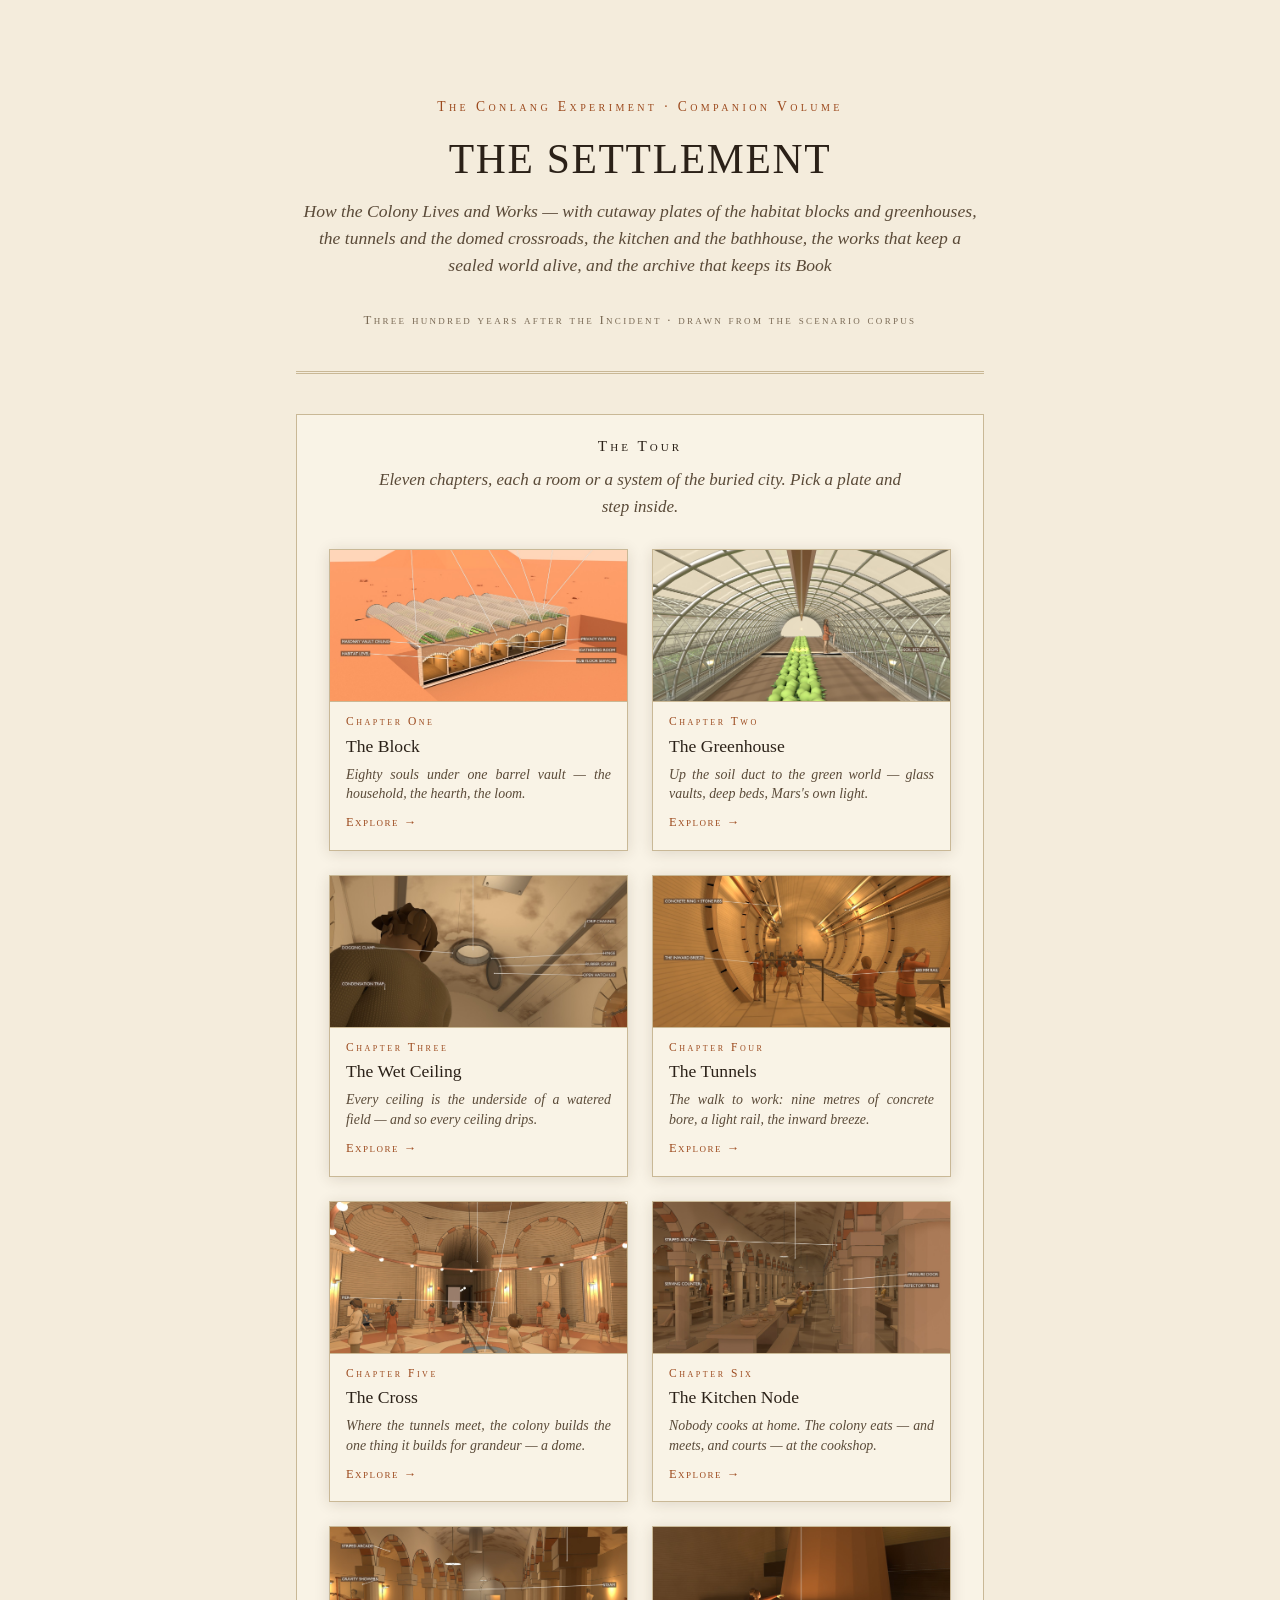
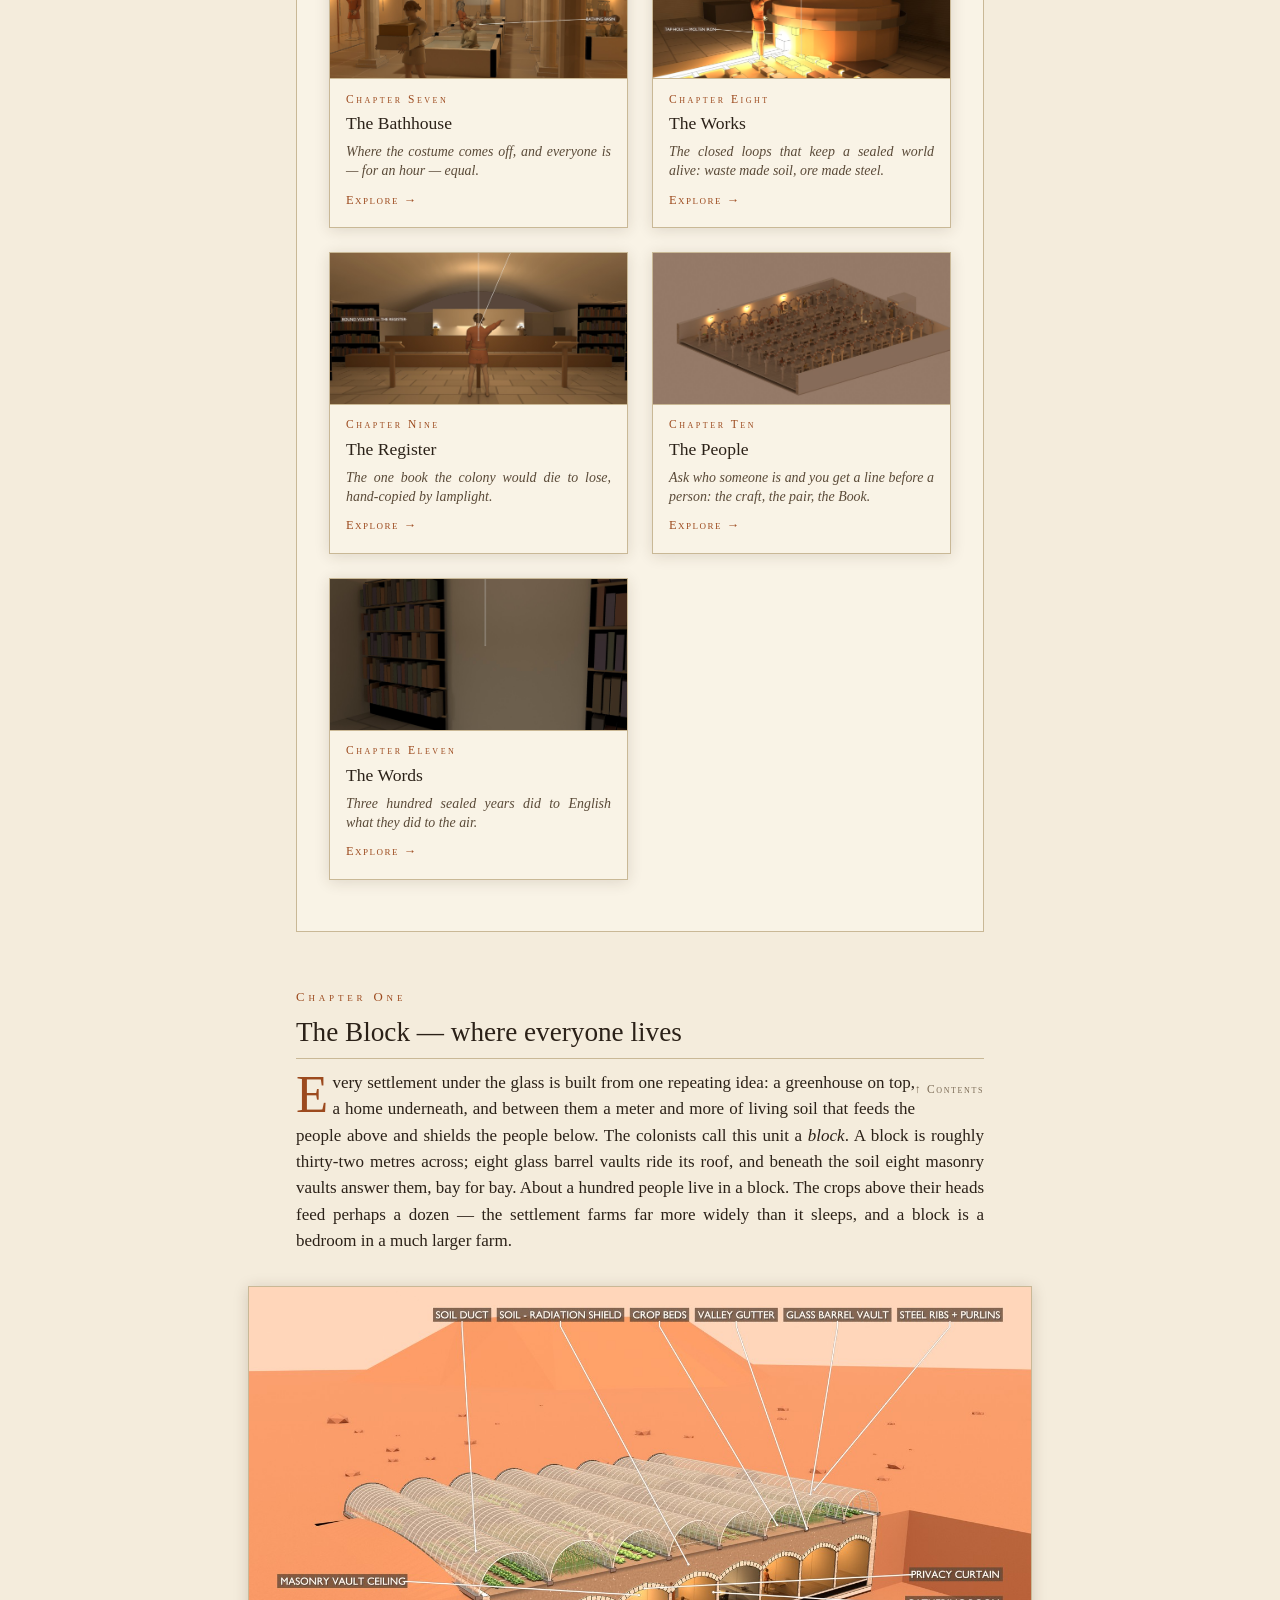
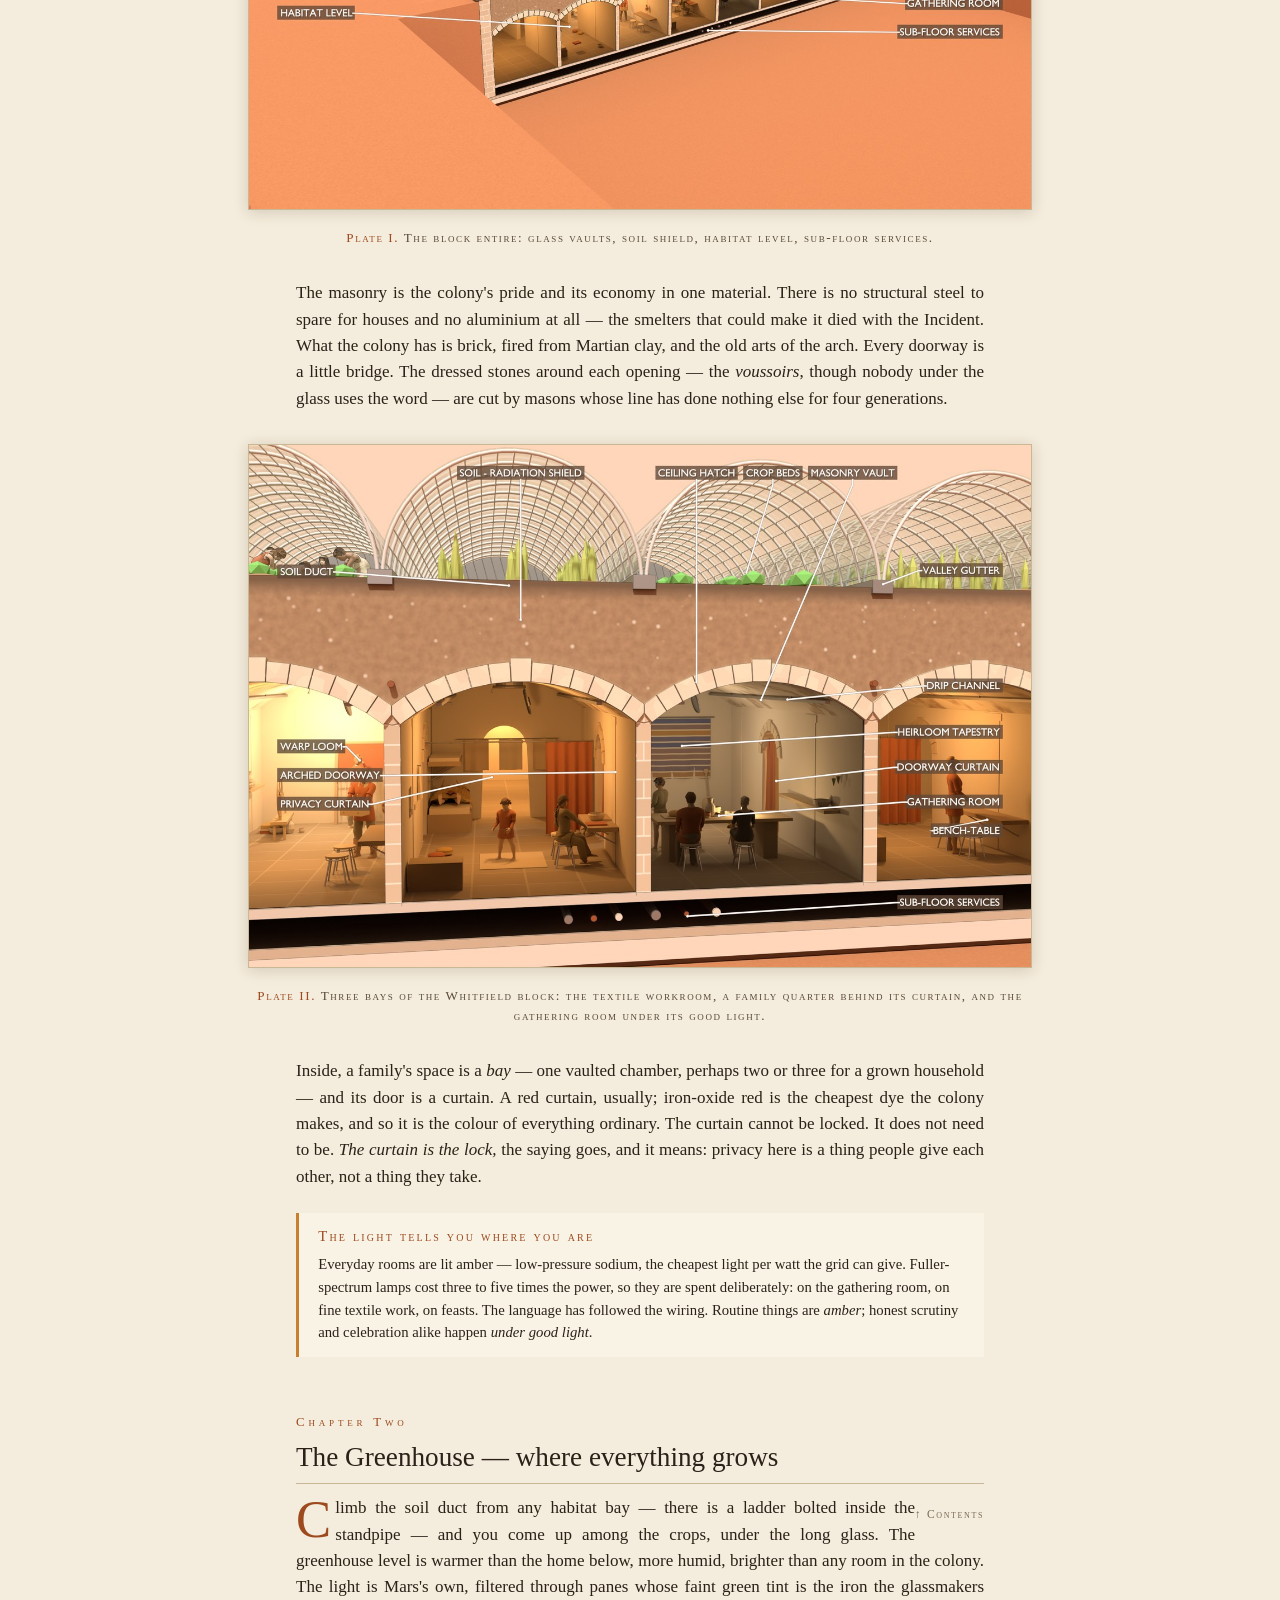
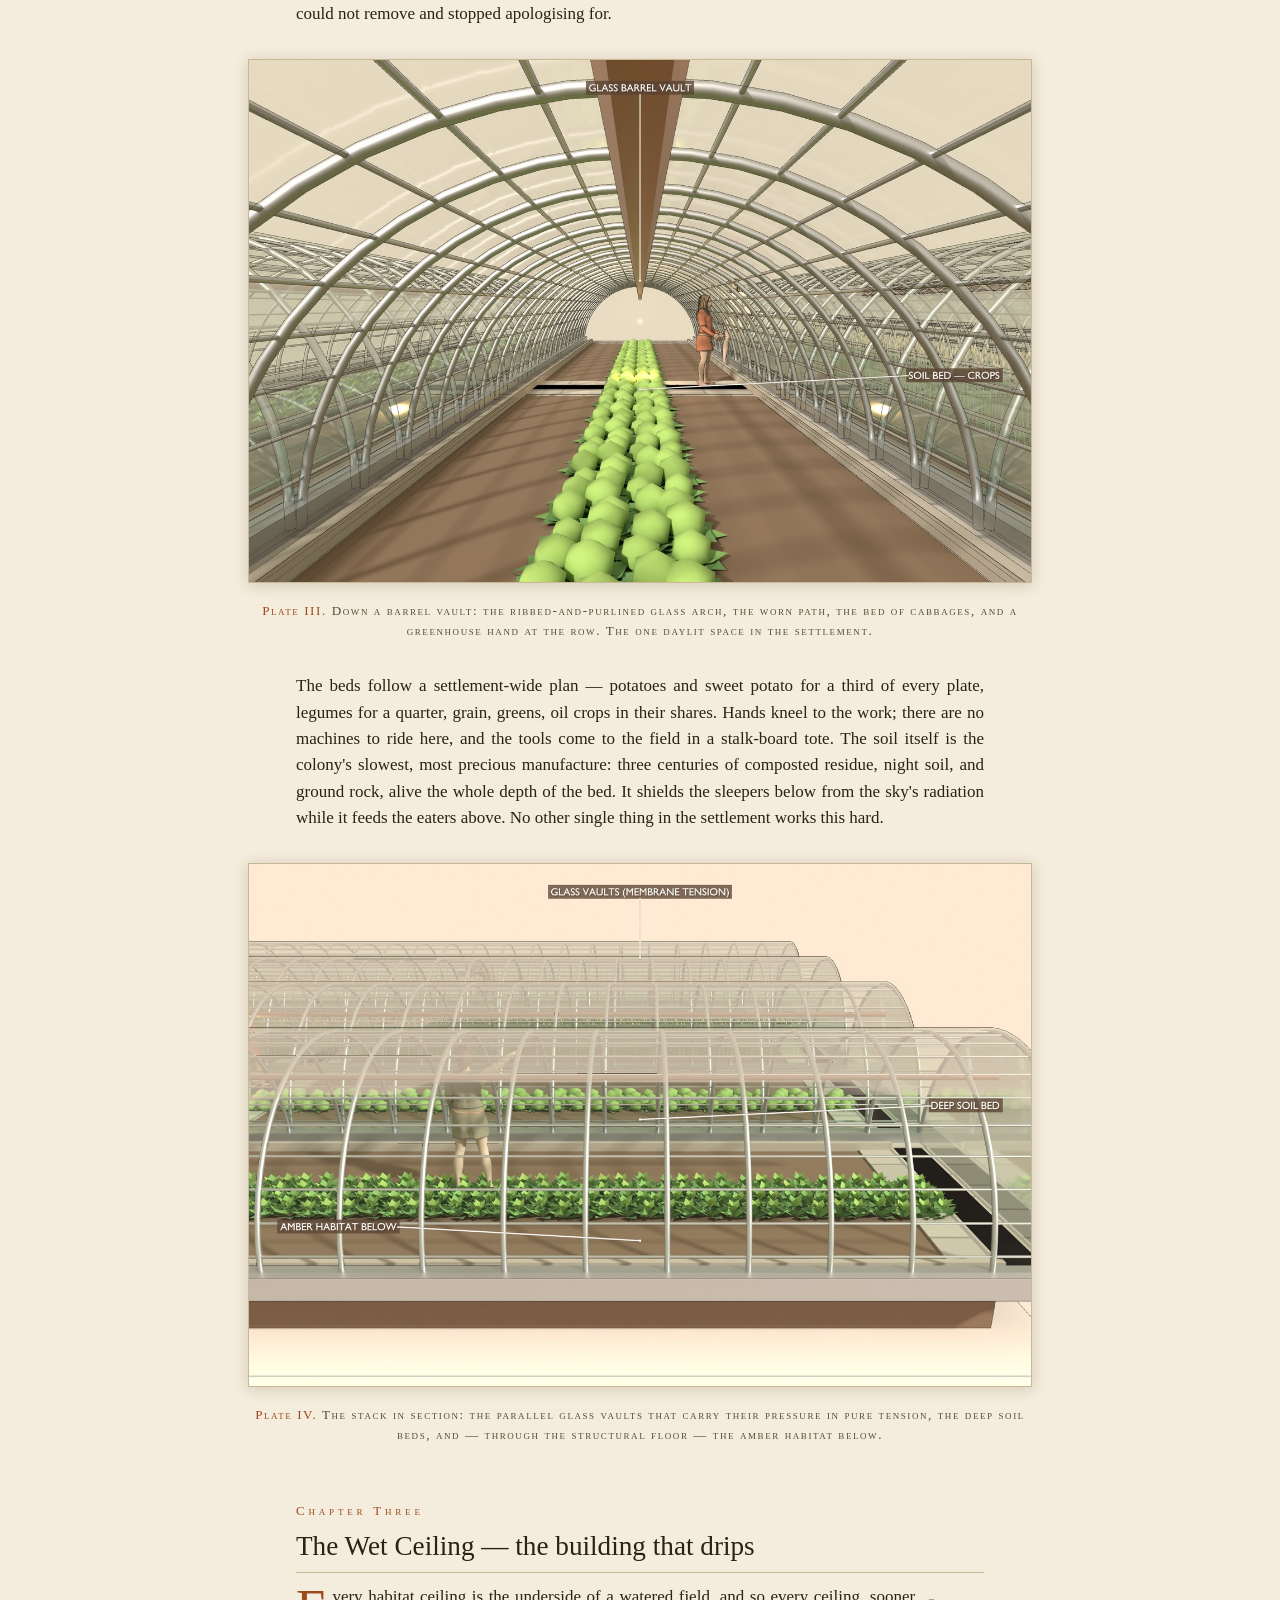
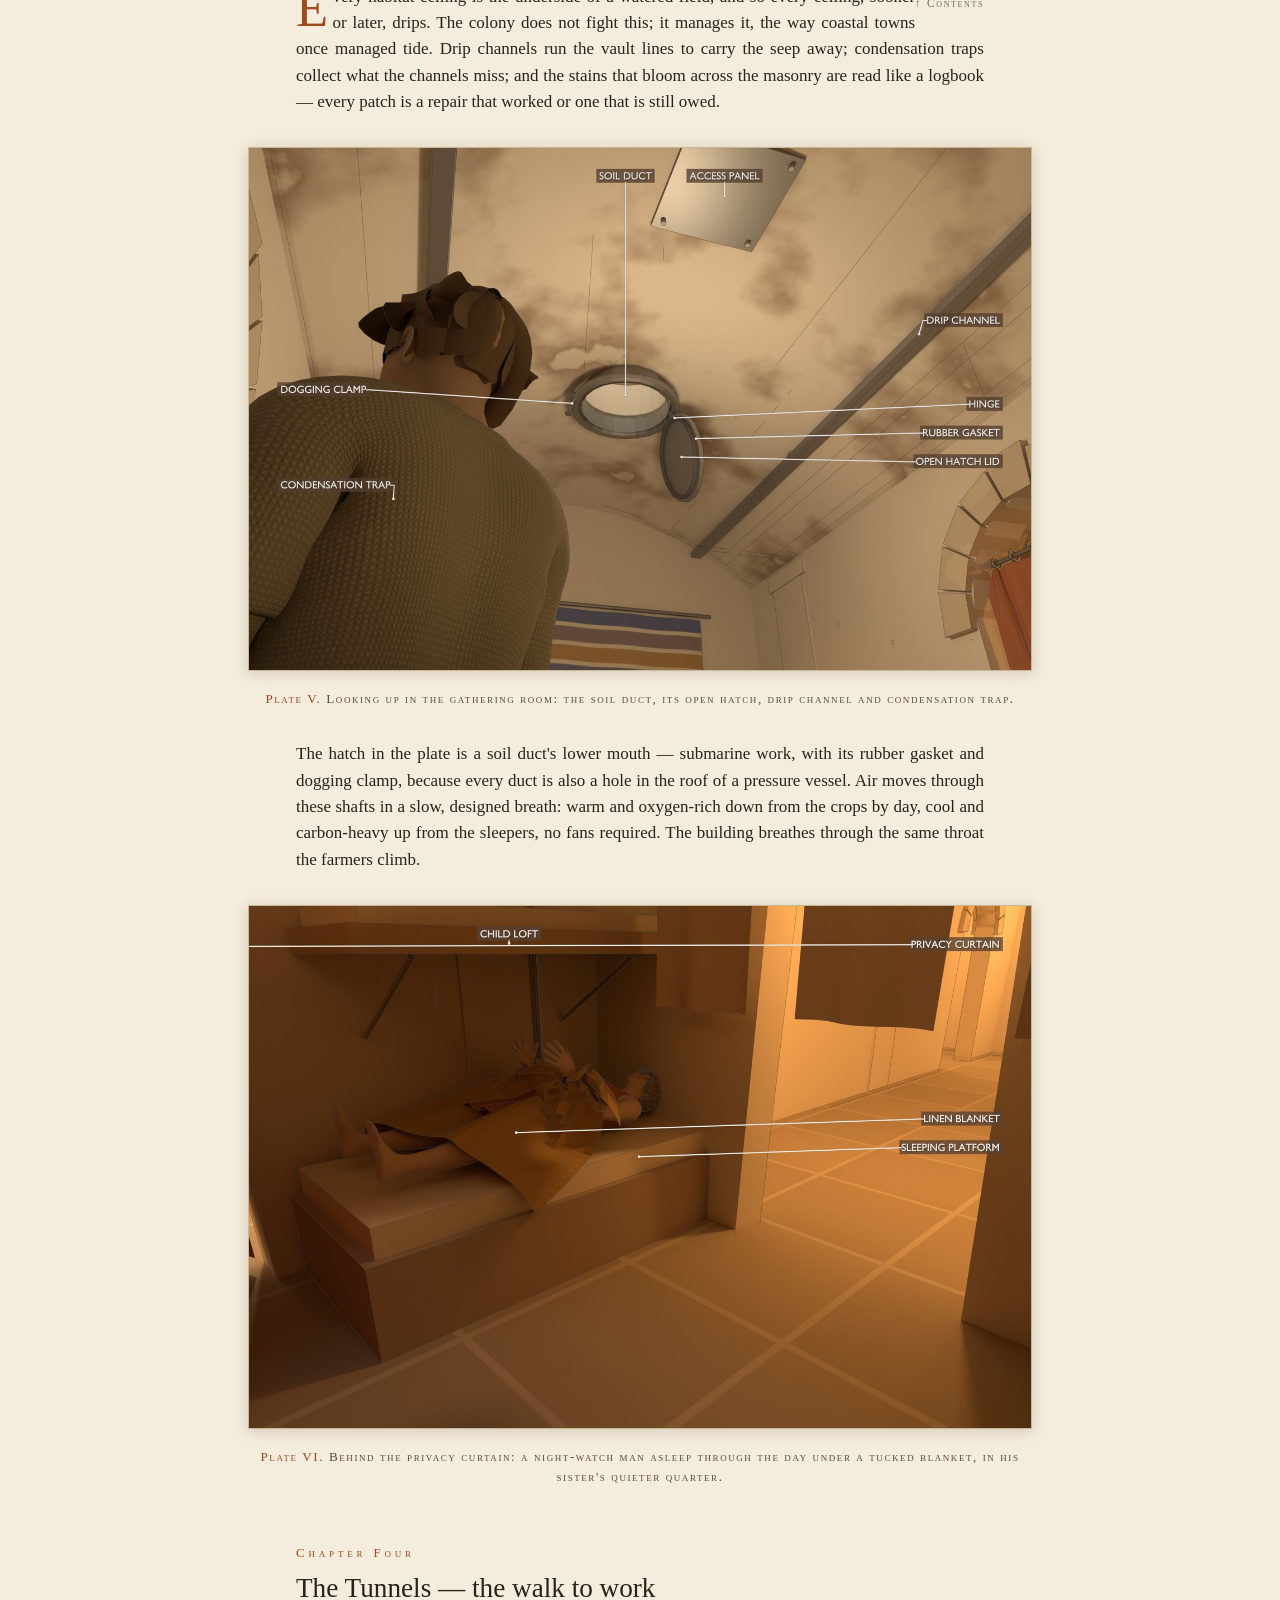
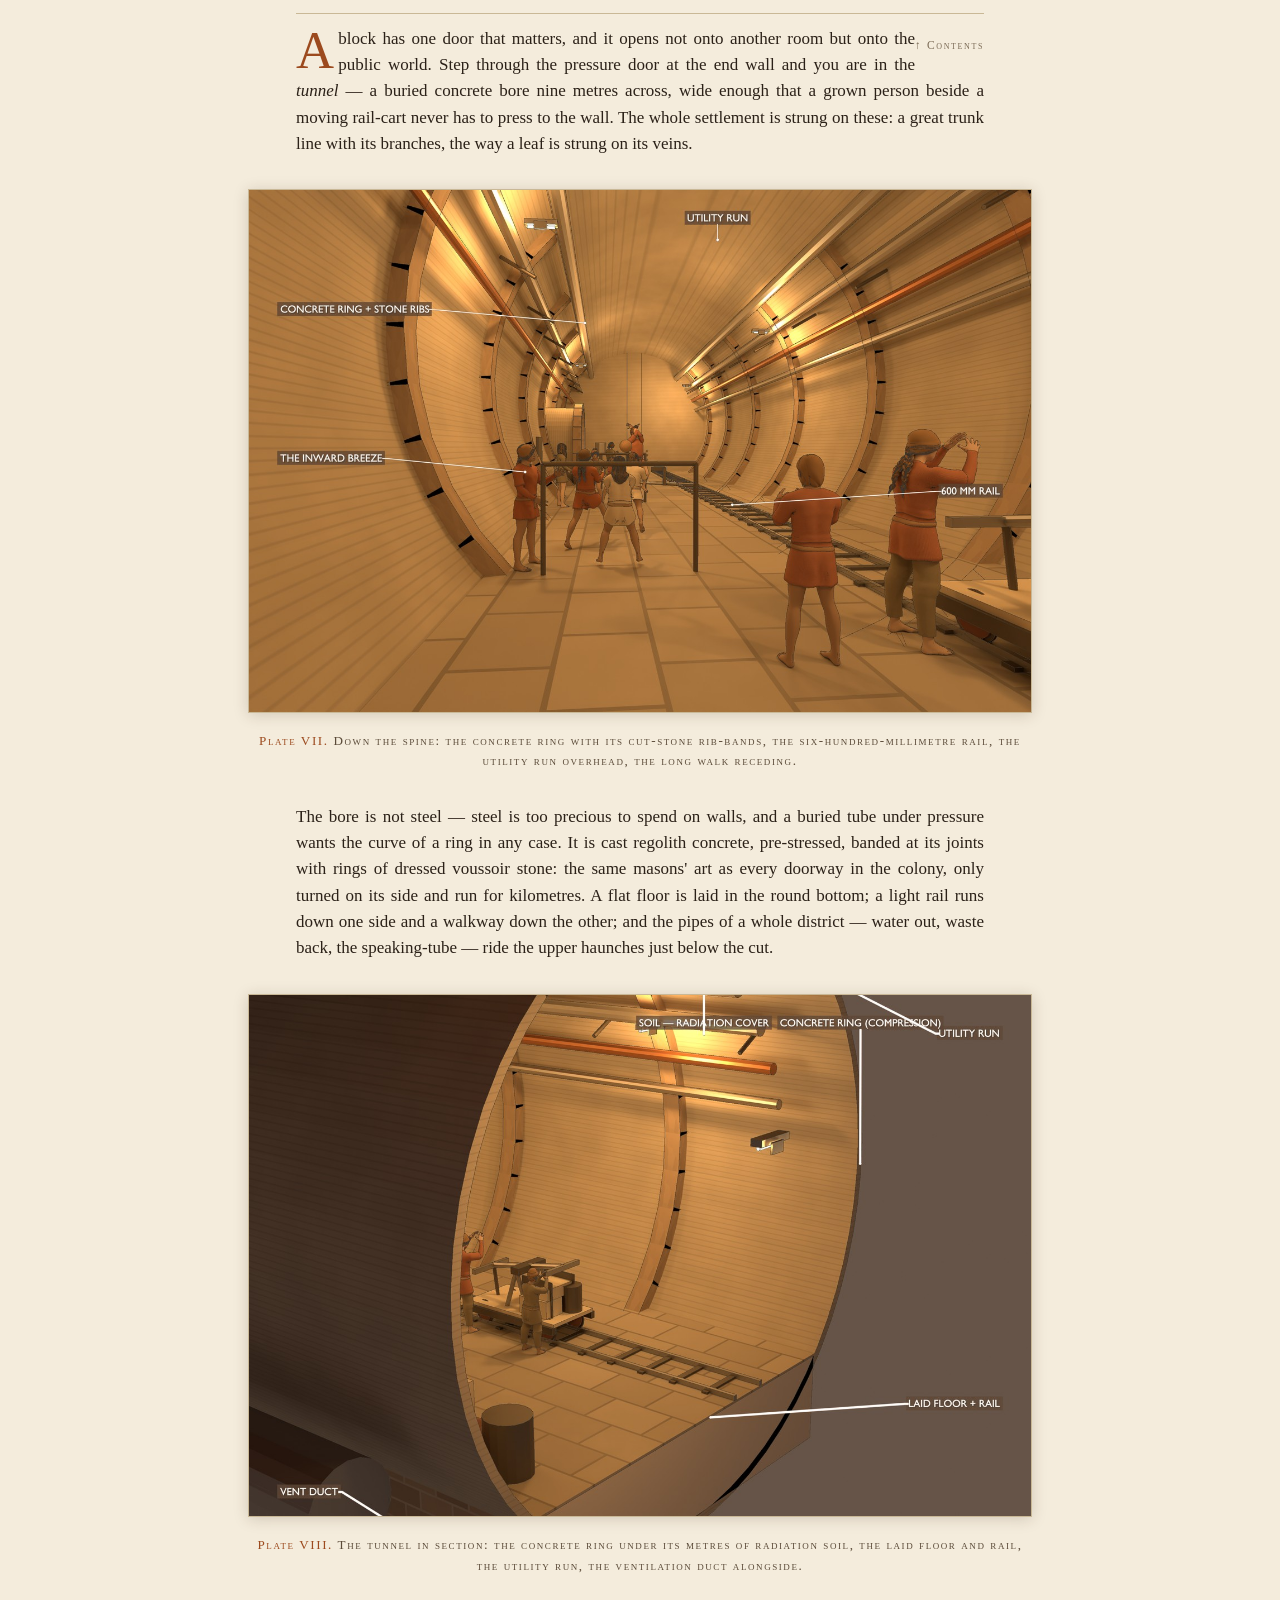
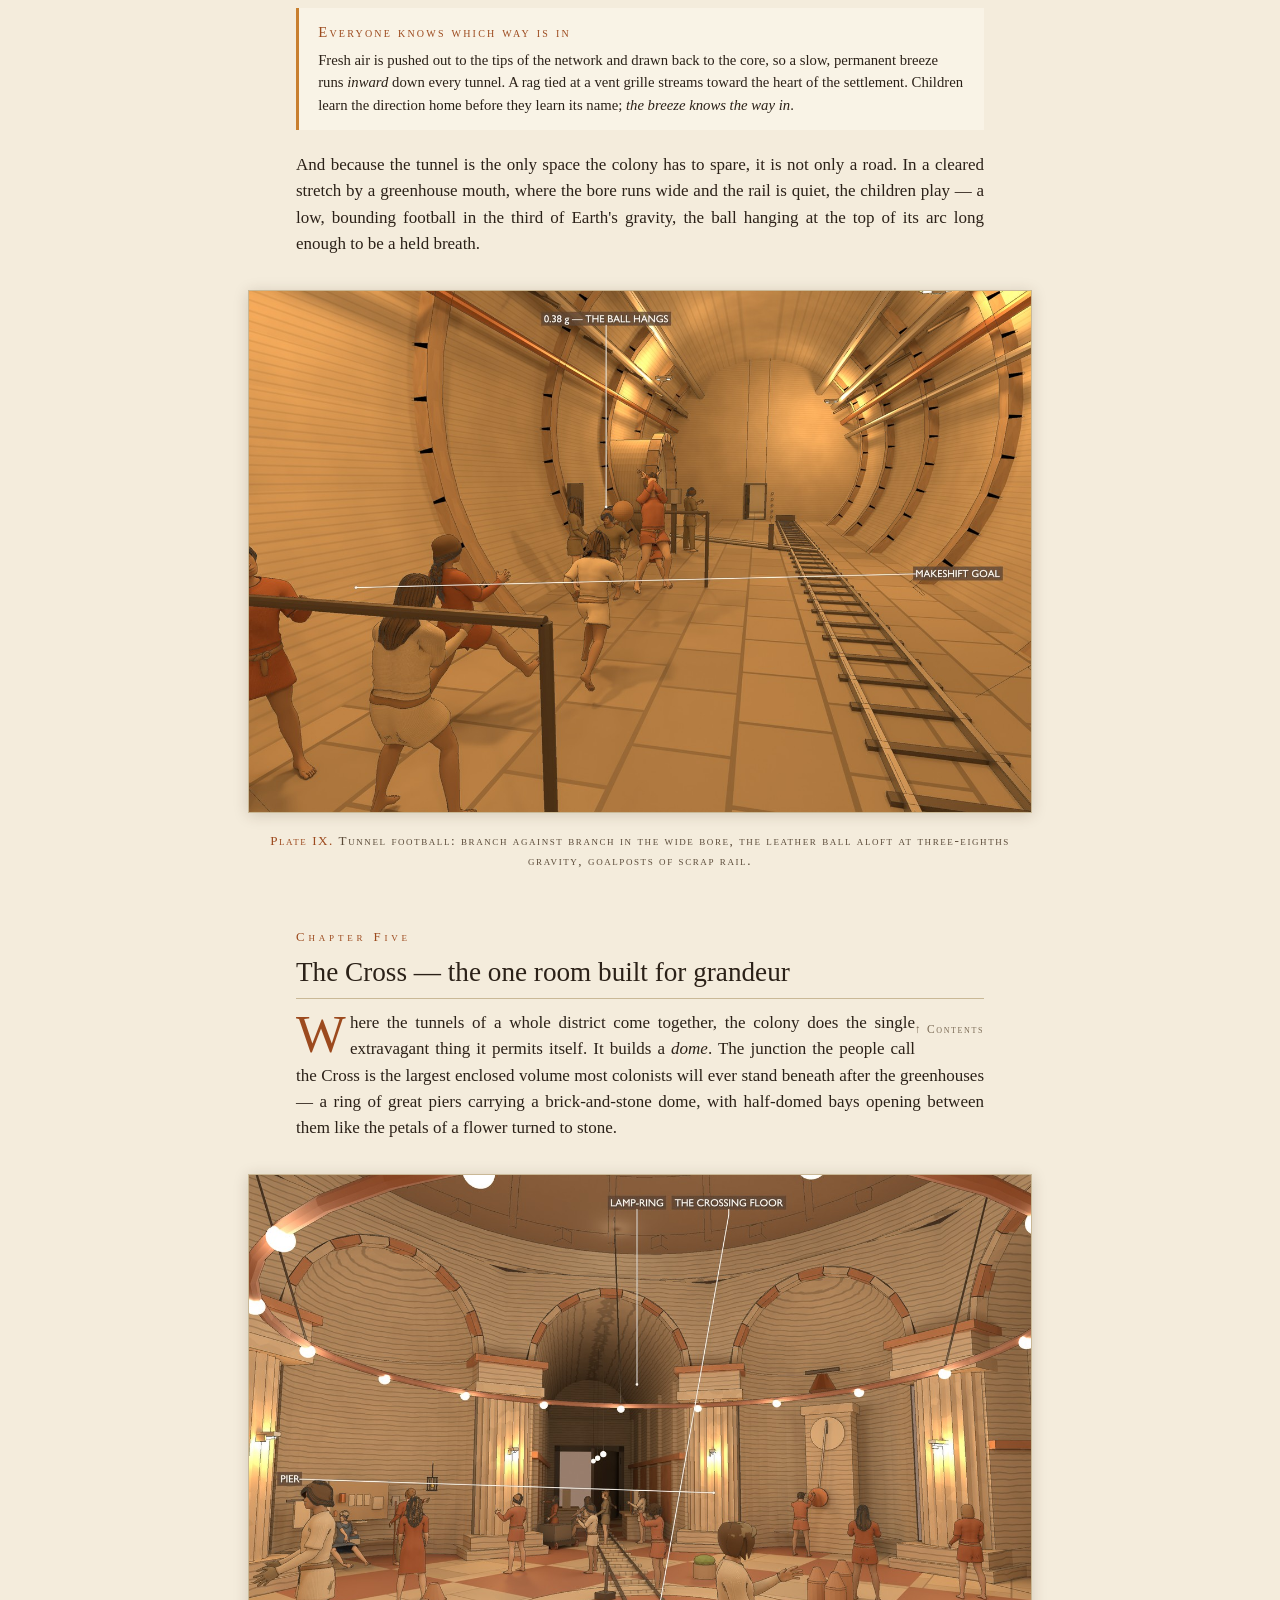
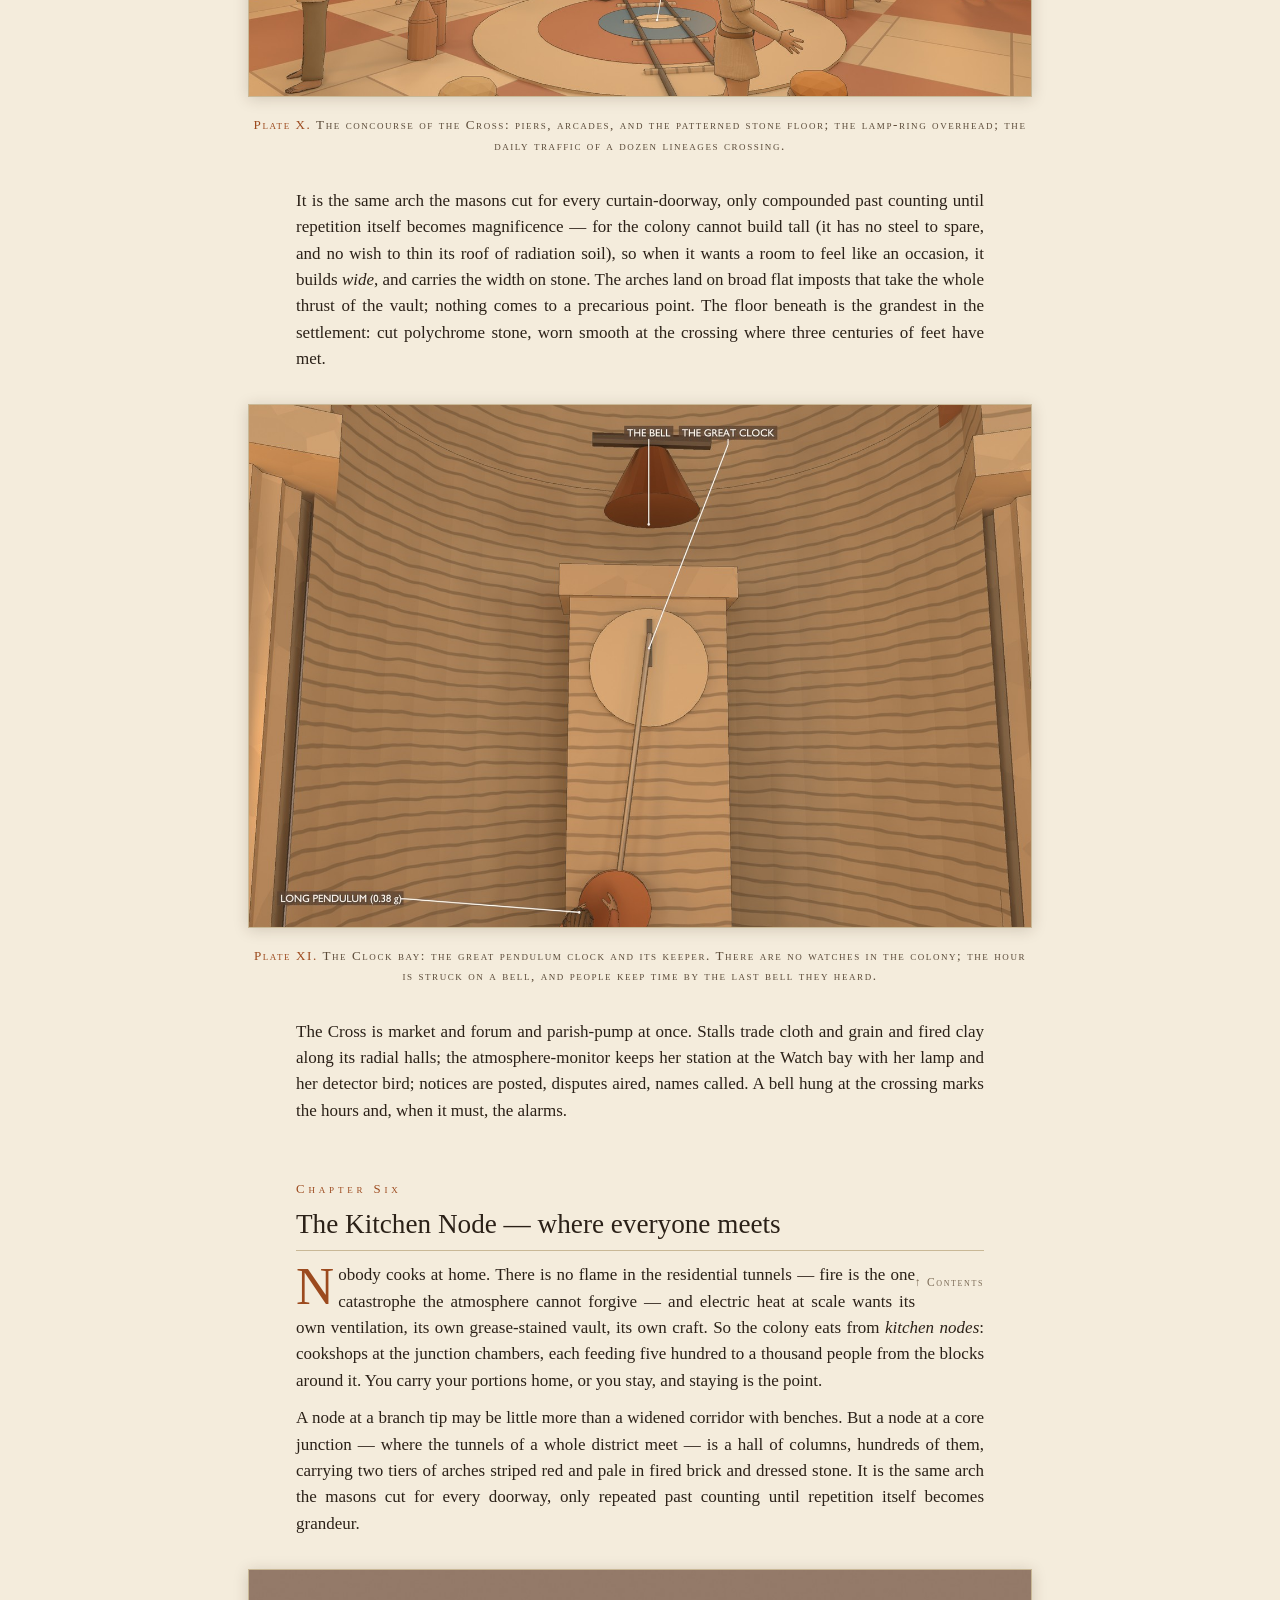
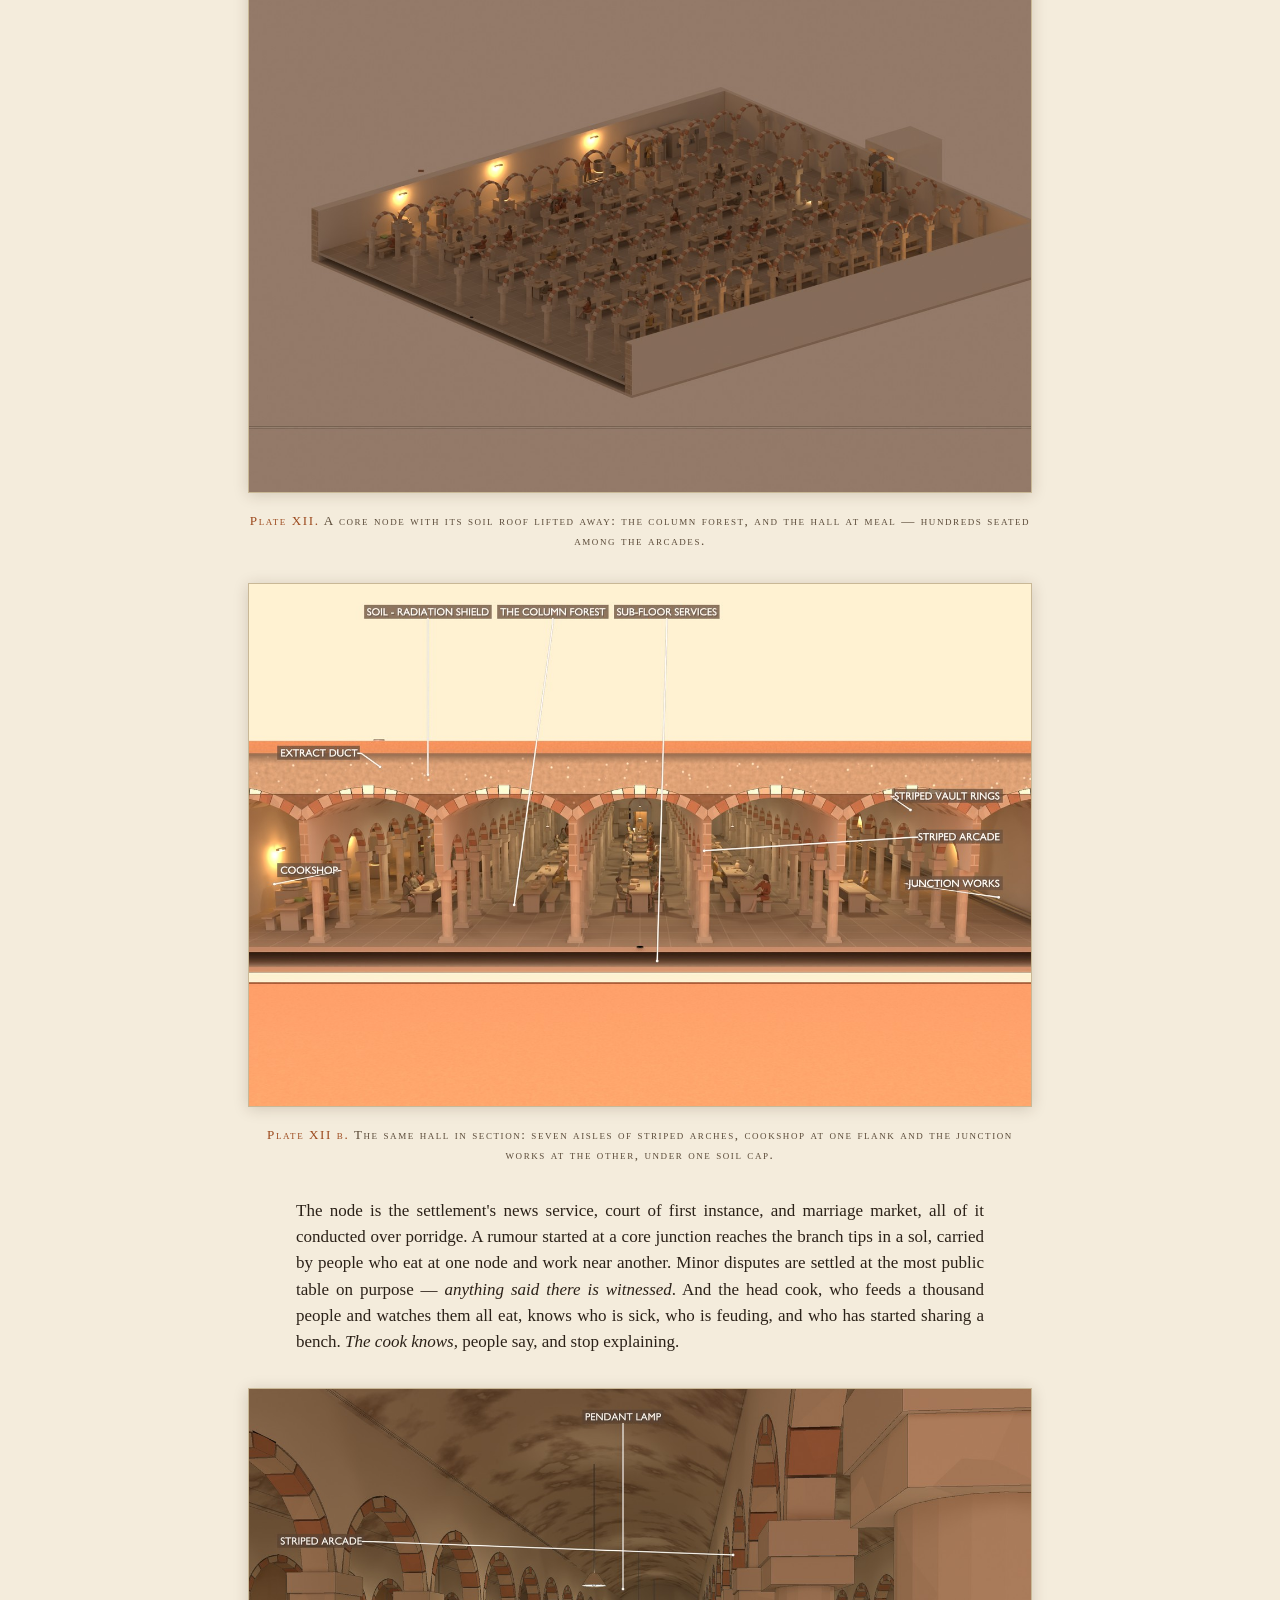
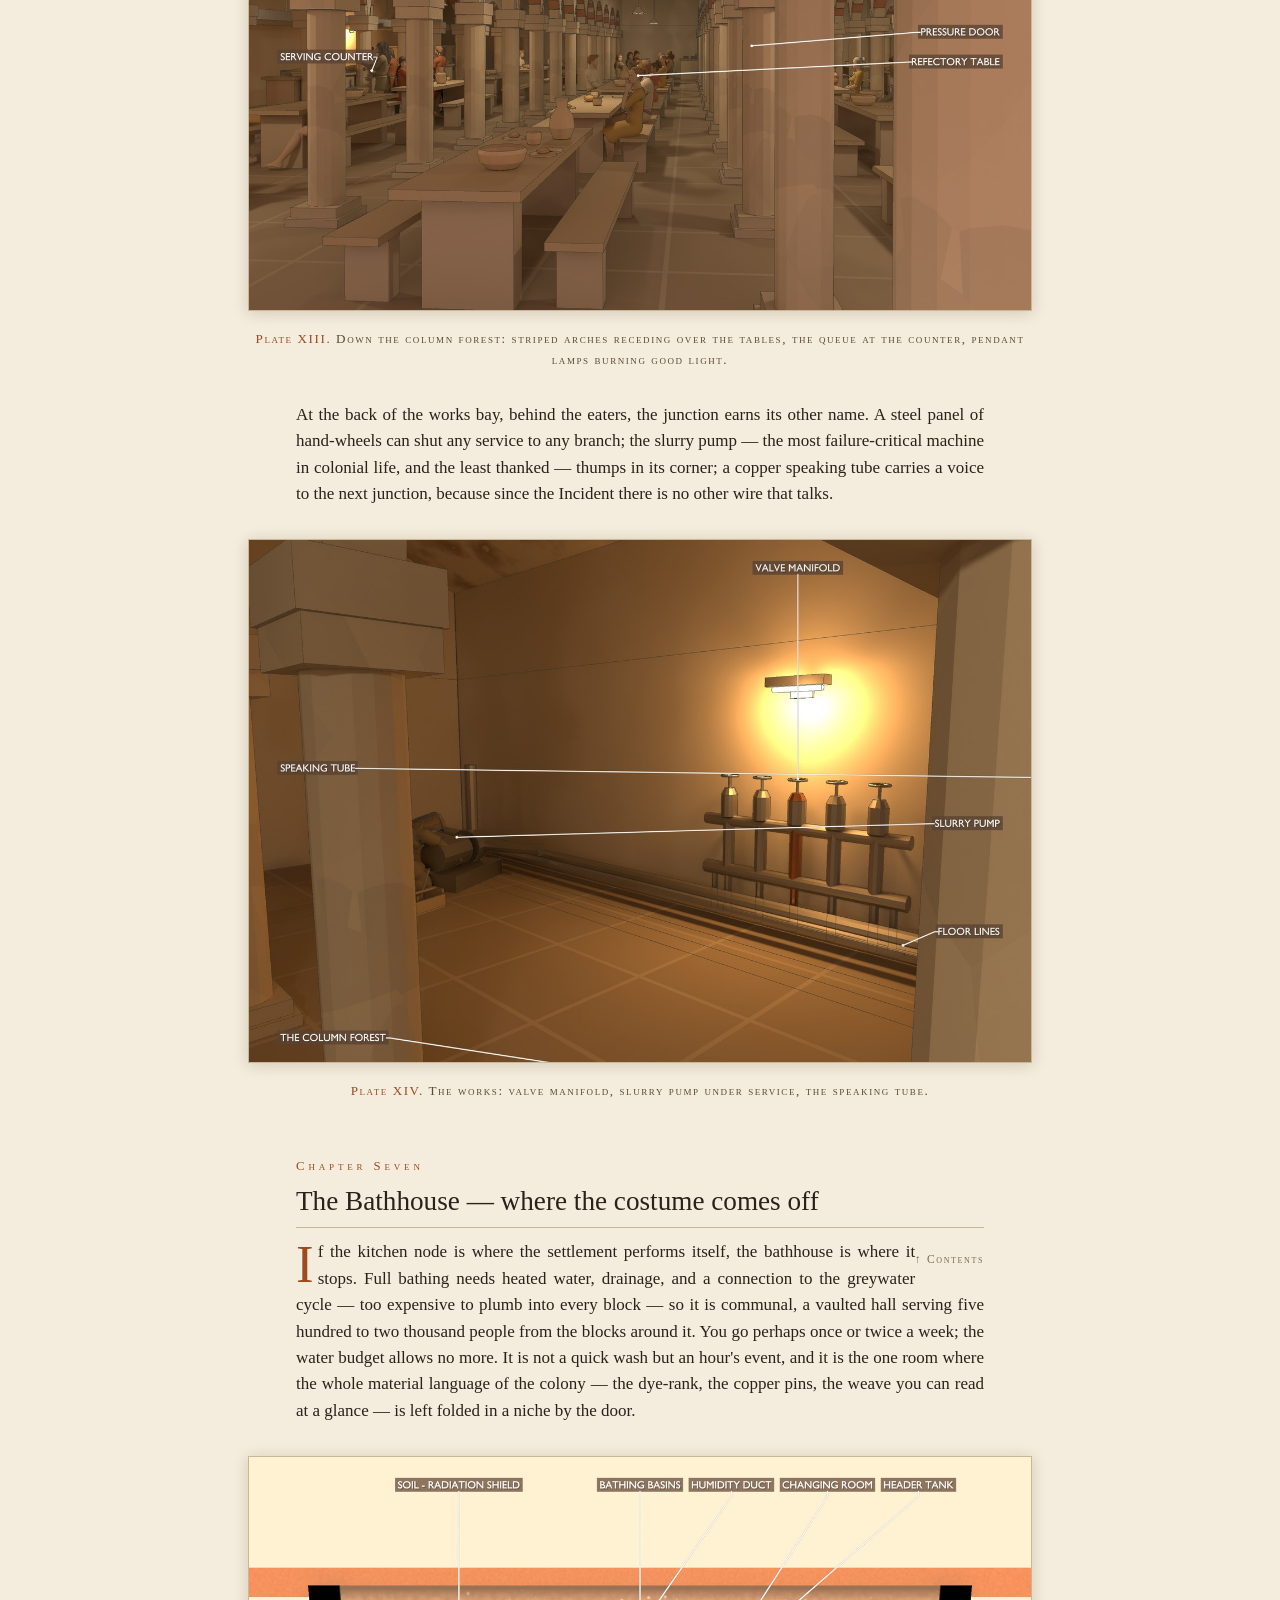
==== index.html @ 22b431a6 "Publish companion volume from lang-experiment@e77650a1bcef1a435338017bc84cf52d7a492d32 bclewis1/lang" ====
<!DOCTYPE html>
<html lang="en">
<head>
<meta charset="utf-8">
<meta name="viewport" content="width=device-width, initial-scale=1">
<title>The Settlement — How the Colony Lives and Works</title>
<link rel="stylesheet" href="style.css">
</head>
<body>
<div class="book">

<header class="titlepage">
  <div class="series">The Conlang Experiment · Companion Volume</div>
  <h1>THE SETTLEMENT</h1>
  <div class="subtitle">How the Colony Lives and Works — with cutaway plates of
  the habitat blocks and greenhouses, the tunnels and the domed crossroads, the
  kitchen and the bathhouse, the works that keep a sealed world alive, and the
  archive that keeps its Book</div>
  <div class="imprint">Three hundred years after the Incident ·
  drawn from the scenario corpus</div>
</header>

<!-- ============================================================ landing -->
<nav class="toc" id="contents">
  <h2>The Tour</h2>
  <p class="contents-lead">Eleven chapters, each a room or a system of the buried
  city. Pick a plate and step inside.</p>
  <div class="contents-grid">

    <a class="chapter-card" href="#block">
      <img class="card-img" src="plates/plate01_block.jpg" alt="The block">
      <div class="card-body"><div class="card-chno">Chapter One</div>
      <div class="card-title">The Block</div>
      <p class="card-teaser">Eighty souls under one barrel vault — the household,
      the hearth, the loom.</p><span class="card-explore">Explore →</span></div>
    </a>

    <a class="chapter-card" href="#greenhouse">
      <img class="card-img" src="plates/plate_green_vault.jpg" alt="The greenhouse">
      <div class="card-body"><div class="card-chno">Chapter Two</div>
      <div class="card-title">The Greenhouse</div>
      <p class="card-teaser">Up the soil duct to the green world — glass vaults,
      deep beds, Mars's own light.</p><span class="card-explore">Explore →</span></div>
    </a>

    <a class="chapter-card" href="#ceiling">
      <img class="card-img" src="plates/plate04_ceiling.jpg" alt="The wet ceiling">
      <div class="card-body"><div class="card-chno">Chapter Three</div>
      <div class="card-title">The Wet Ceiling</div>
      <p class="card-teaser">Every ceiling is the underside of a watered field —
      and so every ceiling drips.</p><span class="card-explore">Explore →</span></div>
    </a>

    <a class="chapter-card" href="#tunnels">
      <img class="card-img" src="plates/plate_tunnels_spine.jpg" alt="The tunnels">
      <div class="card-body"><div class="card-chno">Chapter Four</div>
      <div class="card-title">The Tunnels</div>
      <p class="card-teaser">The walk to work: nine metres of concrete bore, a
      light rail, the inward breeze.</p><span class="card-explore">Explore →</span></div>
    </a>

    <a class="chapter-card" href="#cross">
      <img class="card-img" src="plates/plate_cross_concourse.jpg" alt="The Cross">
      <div class="card-body"><div class="card-chno">Chapter Five</div>
      <div class="card-title">The Cross</div>
      <p class="card-teaser">Where the tunnels meet, the colony builds the one
      thing it builds for grandeur — a dome.</p><span class="card-explore">Explore →</span></div>
    </a>

    <a class="chapter-card" href="#kitchen">
      <img class="card-img" src="plates/plate07_kitchen_hall.jpg" alt="The kitchen node">
      <div class="card-body"><div class="card-chno">Chapter Six</div>
      <div class="card-title">The Kitchen Node</div>
      <p class="card-teaser">Nobody cooks at home. The colony eats — and meets,
      and courts — at the cookshop.</p><span class="card-explore">Explore →</span></div>
    </a>

    <a class="chapter-card" href="#bath">
      <img class="card-img" src="plates/plate10_bath_hall.jpg" alt="The bathhouse">
      <div class="card-body"><div class="card-chno">Chapter Seven</div>
      <div class="card-title">The Bathhouse</div>
      <p class="card-teaser">Where the costume comes off, and everyone is — for an
      hour — equal.</p><span class="card-explore">Explore →</span></div>
    </a>

    <a class="chapter-card" href="#works">
      <img class="card-img" src="plates/plate_iron_cast.jpg" alt="The works">
      <div class="card-body"><div class="card-chno">Chapter Eight</div>
      <div class="card-title">The Works</div>
      <p class="card-teaser">The closed loops that keep a sealed world alive: waste
      made soil, ore made steel.</p><span class="card-explore">Explore →</span></div>
    </a>

    <a class="chapter-card" href="#register">
      <img class="card-img" src="plates/plate_register_reading.jpg" alt="The Register">
      <div class="card-body"><div class="card-chno">Chapter Nine</div>
      <div class="card-title">The Register</div>
      <p class="card-teaser">The one book the colony would die to lose, hand-copied
      by lamplight.</p><span class="card-explore">Explore →</span></div>
    </a>

    <a class="chapter-card" href="#people">
      <img class="card-img" src="plates/plate06_kitchen_iso.jpg" alt="The people">
      <div class="card-body"><div class="card-chno">Chapter Ten</div>
      <div class="card-title">The People</div>
      <p class="card-teaser">Ask who someone is and you get a line before a person:
      the craft, the pair, the Book.</p><span class="card-explore">Explore →</span></div>
    </a>

    <a class="chapter-card" href="#words">
      <img class="card-img" src="plates/plate_register_vault.jpg" alt="The words">
      <div class="card-body"><div class="card-chno">Chapter Eleven</div>
      <div class="card-title">The Words</div>
      <p class="card-teaser">Three hundred sealed years did to English what they
      did to the air.</p><span class="card-explore">Explore →</span></div>
    </a>

  </div>
</nav>

<!-- ============================================================ ch 1 -->
<h2 class="chapter" id="block"><span class="chno">Chapter One</span>
The Block — where everyone lives</h2>
<a class="backtop" href="#contents">↑ Contents</a>

<p class="lede">Every settlement under the glass is built from one
repeating idea: a greenhouse on top, a home underneath, and between them
a meter and more of living soil that feeds the people above and shields
the people below. The colonists call this unit a <em>block</em>. A block
is roughly thirty-two metres across; eight glass barrel vaults ride its
roof, and beneath the soil eight masonry vaults answer them, bay for
bay. About a hundred people live in a block. The crops above their heads
feed perhaps a dozen — the settlement farms far more widely than it
sleeps, and a block is a bedroom in a much larger farm.</p>

<figure class="plate">
  <img src="plates/plate01_block.jpg" alt="Cutaway of a habitat block">
  <figcaption><span class="plno">Plate I.</span> The block entire: glass
  vaults, soil shield, habitat level, sub-floor services.</figcaption>
</figure>

<p>The masonry is the colony's pride and its economy in one material.
There is no structural steel to spare for houses and no aluminium at
all — the smelters that could make it died with the Incident. What the
colony has is brick, fired from Martian clay, and the old arts of the
arch. Every doorway is a little bridge. The dressed stones around each
opening — the <em>voussoirs</em>, though nobody under the glass uses the
word — are cut by masons whose line has done nothing else for four
generations.</p>

<figure class="plate">
  <img src="plates/plate02_bays.jpg" alt="Furnished bays of the block">
  <figcaption><span class="plno">Plate II.</span> Three bays of the
  Whitfield block: the textile workroom, a family quarter behind its
  curtain, and the gathering room under its good light.</figcaption>
</figure>

<p>Inside, a family's space is a <em>bay</em> — one vaulted chamber,
perhaps two or three for a grown household — and its door is a curtain.
A red curtain, usually; iron-oxide red is the cheapest dye the colony
makes, and so it is the colour of everything ordinary. The curtain
cannot be locked. It does not need to be. <em>The curtain is the
lock,</em> the saying goes, and it means: privacy here is a thing people
give each other, not a thing they take.</p>

<aside class="margin">
  <span class="asidehead">The light tells you where you are</span>
  Everyday rooms are lit amber — low-pressure sodium, the cheapest light
  per watt the grid can give. Fuller-spectrum lamps cost three to five
  times the power, so they are spent deliberately: on the gathering
  room, on fine textile work, on feasts. The language has followed the
  wiring. Routine things are <em>amber</em>; honest scrutiny and
  celebration alike happen <em>under good light</em>.
</aside>

<!-- ============================================================ ch 2 -->
<h2 class="chapter" id="greenhouse"><span class="chno">Chapter Two</span>
The Greenhouse — where everything grows</h2>
<a class="backtop" href="#contents">↑ Contents</a>

<p class="lede">Climb the soil duct from any habitat bay — there is a
ladder bolted inside the standpipe — and you come up among the crops,
under the long glass. The greenhouse level is warmer than the home
below, more humid, brighter than any room in the colony. The light is
Mars's own, filtered through panes whose faint green tint is the iron
the glassmakers could not remove and stopped apologising for.</p>

<figure class="plate">
  <img src="plates/plate_green_vault.jpg" alt="Down a greenhouse vault">
  <figcaption><span class="plno">Plate III.</span> Down a barrel vault: the
  ribbed-and-purlined glass arch, the worn path, the bed of cabbages, and a
  greenhouse hand at the row. The one daylit space in the settlement.</figcaption>
</figure>

<p>The beds follow a settlement-wide plan — potatoes and sweet potato
for a third of every plate, legumes for a quarter, grain, greens, oil
crops in their shares. Hands kneel to the work; there are no machines to
ride here, and the tools come to the field in a stalk-board tote. The
soil itself is the colony's slowest, most precious manufacture: three
centuries of composted residue, night soil, and ground rock, alive the
whole depth of the bed. It shields the sleepers below from the sky's
radiation while it feeds the eaters above. No other single thing in the
settlement works this hard.</p>

<figure class="plate">
  <img src="plates/plate_green_section.jpg" alt="The greenhouse-over-habitat section">
  <figcaption><span class="plno">Plate IV.</span> The stack in section: the
  parallel glass vaults that carry their pressure in pure tension, the deep
  soil beds, and — through the structural floor — the amber habitat below.</figcaption>
</figure>

<!-- ============================================================ ch 3 -->
<h2 class="chapter" id="ceiling"><span class="chno">Chapter Three</span>
The Wet Ceiling — the building that drips</h2>
<a class="backtop" href="#contents">↑ Contents</a>

<p class="lede">Every habitat ceiling is the underside of a watered
field, and so every ceiling, sooner or later, drips. The colony does not
fight this; it manages it, the way coastal towns once managed tide. Drip
channels run the vault lines to carry the seep away; condensation traps
collect what the channels miss; and the stains that bloom across the
masonry are read like a logbook — every patch is a repair that worked or
one that is still owed.</p>

<figure class="plate">
  <img src="plates/plate04_ceiling.jpg" alt="The wet ceiling from below">
  <figcaption><span class="plno">Plate V.</span> Looking up in the
  gathering room: the soil duct, its open hatch, drip channel and
  condensation trap.</figcaption>
</figure>

<p>The hatch in the plate is a soil duct's lower mouth — submarine work,
with its rubber gasket and dogging clamp, because every duct is also a
hole in the roof of a pressure vessel. Air moves through these shafts in
a slow, designed breath: warm and oxygen-rich down from the crops by
day, cool and carbon-heavy up from the sleepers, no fans required. The
building breathes through the same throat the farmers climb.</p>

<figure class="plate">
  <img src="plates/plate05_alcove.jpg" alt="The sleeping alcove">
  <figcaption><span class="plno">Plate VI.</span> Behind the privacy
  curtain: a night-watch man asleep through the day under a tucked
  blanket, in his sister's quieter quarter.</figcaption>
</figure>

<!-- ============================================================ ch 4 -->
<h2 class="chapter" id="tunnels"><span class="chno">Chapter Four</span>
The Tunnels — the walk to work</h2>
<a class="backtop" href="#contents">↑ Contents</a>

<p class="lede">A block has one door that matters, and it opens not onto
another room but onto the public world. Step through the pressure door at
the end wall and you are in the <em>tunnel</em> — a buried concrete bore
nine metres across, wide enough that a grown person beside a moving
rail-cart never has to press to the wall. The whole settlement is strung
on these: a great trunk line with its branches, the way a leaf is strung
on its veins.</p>

<figure class="plate">
  <img src="plates/plate_tunnels_spine.jpg" alt="Down the tunnel spine">
  <figcaption><span class="plno">Plate VII.</span> Down the spine: the
  concrete ring with its cut-stone rib-bands, the six-hundred-millimetre
  rail, the utility run overhead, the long walk receding.</figcaption>
</figure>

<p>The bore is not steel — steel is too precious to spend on walls, and a
buried tube under pressure wants the curve of a ring in any case. It is
cast regolith concrete, pre-stressed, banded at its joints with rings of
dressed voussoir stone: the same masons' art as every doorway in the
colony, only turned on its side and run for kilometres. A flat floor is
laid in the round bottom; a light rail runs down one side and a walkway
down the other; and the pipes of a whole district — water out, waste
back, the speaking-tube — ride the upper haunches just below the cut.</p>

<figure class="plate">
  <img src="plates/plate_tunnels_section.jpg" alt="The buried tunnel in section">
  <figcaption><span class="plno">Plate VIII.</span> The tunnel in section:
  the concrete ring under its metres of radiation soil, the laid floor and
  rail, the utility run, the ventilation duct alongside.</figcaption>
</figure>

<aside class="margin">
  <span class="asidehead">Everyone knows which way is in</span>
  Fresh air is pushed out to the tips of the network and drawn back to the
  core, so a slow, permanent breeze runs <em>inward</em> down every tunnel.
  A rag tied at a vent grille streams toward the heart of the settlement.
  Children learn the direction home before they learn its name; <em>the
  breeze knows the way in</em>.
</aside>

<p>And because the tunnel is the only space the colony has to spare, it is
not only a road. In a cleared stretch by a greenhouse mouth, where the
bore runs wide and the rail is quiet, the children play — a low, bounding
football in the third of Earth's gravity, the ball hanging at the top of
its arc long enough to be a held breath.</p>

<figure class="plate">
  <img src="plates/plate_tunnels_football.jpg" alt="Tunnel football">
  <figcaption><span class="plno">Plate IX.</span> Tunnel football: branch
  against branch in the wide bore, the leather ball aloft at three-eighths
  gravity, goalposts of scrap rail.</figcaption>
</figure>

<!-- ============================================================ ch 5 -->
<h2 class="chapter" id="cross"><span class="chno">Chapter Five</span>
The Cross — the one room built for grandeur</h2>
<a class="backtop" href="#contents">↑ Contents</a>

<p class="lede">Where the tunnels of a whole district come together, the
colony does the single extravagant thing it permits itself. It builds a
<em>dome</em>. The junction the people call the Cross is the largest
enclosed volume most colonists will ever stand beneath after the
greenhouses — a ring of great piers carrying a brick-and-stone dome, with
half-domed bays opening between them like the petals of a flower turned to
stone.</p>

<figure class="plate">
  <img src="plates/plate_cross_concourse.jpg" alt="The concourse of the Cross">
  <figcaption><span class="plno">Plate X.</span> The concourse of the Cross:
  piers, arcades, and the patterned stone floor; the lamp-ring overhead; the
  daily traffic of a dozen lineages crossing.</figcaption>
</figure>

<p>It is the same arch the masons cut for every curtain-doorway, only
compounded past counting until repetition itself becomes magnificence —
for the colony cannot build tall (it has no steel to spare, and no wish to
thin its roof of radiation soil), so when it wants a room to feel like an
occasion, it builds <em>wide</em>, and carries the width on stone. The
arches land on broad flat imposts that take the whole thrust of the vault;
nothing comes to a precarious point. The floor beneath is the grandest in
the settlement: cut polychrome stone, worn smooth at the crossing where
three centuries of feet have met.</p>

<figure class="plate">
  <img src="plates/plate_cross_clock.jpg" alt="The clock exedra">
  <figcaption><span class="plno">Plate XI.</span> The Clock bay: the great
  pendulum clock and its keeper. There are no watches in the colony; the
  hour is struck on a bell, and people keep time by the last bell they
  heard.</figcaption>
</figure>

<p>The Cross is market and forum and parish-pump at once. Stalls trade
cloth and grain and fired clay along its radial halls; the
atmosphere-monitor keeps her station at the Watch bay with her lamp and her
detector bird; notices are posted, disputes aired, names called. A bell
hung at the crossing marks the hours and, when it must, the alarms.</p>

<!-- ============================================================ ch 6 -->
<h2 class="chapter" id="kitchen"><span class="chno">Chapter Six</span>
The Kitchen Node — where everyone meets</h2>
<a class="backtop" href="#contents">↑ Contents</a>

<p class="lede">Nobody cooks at home. There is no flame in the
residential tunnels — fire is the one catastrophe the atmosphere cannot
forgive — and electric heat at scale wants its own ventilation, its own
grease-stained vault, its own craft. So the colony eats from
<em>kitchen nodes</em>: cookshops at the junction chambers, each feeding
five hundred to a thousand people from the blocks around it. You carry
your portions home, or you stay, and staying is the point.</p>

<p>A node at a branch tip may be little more than a widened corridor with
benches. But a node at a core junction — where the tunnels of a whole
district meet — is a hall of columns, hundreds of them, carrying two tiers
of arches striped red and pale in fired brick and dressed stone. It is the
same arch the masons cut for every doorway, only repeated past counting
until repetition itself becomes grandeur.</p>

<figure class="plate">
  <img src="plates/plate06_kitchen_iso.jpg" alt="The great hall from above, roof removed">
  <figcaption><span class="plno">Plate XII.</span> A core node with its
  soil roof lifted away: the column forest, and the hall at meal —
  hundreds seated among the arcades.</figcaption>
</figure>

<figure class="plate">
  <img src="plates/plate06b_kitchen_section.jpg" alt="Kitchen node section">
  <figcaption><span class="plno">Plate XII&nbsp;b.</span> The same hall in
  section: seven aisles of striped arches, cookshop at one flank and the
  junction works at the other, under one soil cap.</figcaption>
</figure>

<p>The node is the settlement's news service, court of first instance,
and marriage market, all of it conducted over porridge. A rumour started
at a core junction reaches the branch tips in a sol, carried by people
who eat at one node and work near another. Minor disputes are settled at
the most public table on purpose — <em>anything said there is
witnessed</em>. And the head cook, who feeds a thousand people and
watches them all eat, knows who is sick, who is feuding, and who has
started sharing a bench. <em>The cook knows,</em> people say, and stop
explaining.</p>

<figure class="plate">
  <img src="plates/plate07_kitchen_hall.jpg" alt="The eating hall">
  <figcaption><span class="plno">Plate XIII.</span> Down the column
  forest: striped arches receding over the tables, the queue at the
  counter, pendant lamps burning good light.</figcaption>
</figure>

<p>At the back of the works bay, behind the eaters, the junction earns
its other name. A steel panel of hand-wheels can shut any service to any
branch; the slurry pump — the most failure-critical machine in colonial
life, and the least thanked — thumps in its corner; a copper speaking
tube carries a voice to the next junction, because since the Incident
there is no other wire that talks.</p>

<figure class="plate">
  <img src="plates/plate08_kitchen_works.jpg" alt="The junction works">
  <figcaption><span class="plno">Plate XIV.</span> The works: valve
  manifold, slurry pump under service, the speaking tube.</figcaption>
</figure>

<!-- ============================================================ ch 7 -->
<h2 class="chapter" id="bath"><span class="chno">Chapter Seven</span>
The Bathhouse — where the costume comes off</h2>
<a class="backtop" href="#contents">↑ Contents</a>

<p class="lede">If the kitchen node is where the settlement performs
itself, the bathhouse is where it stops. Full bathing needs heated water,
drainage, and a connection to the greywater cycle — too expensive to
plumb into every block — so it is communal, a vaulted hall serving five
hundred to two thousand people from the blocks around it. You go perhaps
once or twice a week; the water budget allows no more. It is not a quick
wash but an hour's event, and it is the one room where the whole material
language of the colony — the dye-rank, the copper pins, the weave you can
read at a glance — is left folded in a niche by the door.</p>

<figure class="plate">
  <img src="plates/plate09_bath_section.jpg" alt="The bathhouse in section">
  <figcaption><span class="plno">Plate XV.</span> The bathhouse in
  section: the basin cascade down the centre, gravity showers, the heated
  header tank feeding it all, the changing room at the near end.</figcaption>
</figure>

<p>The water comes warm from a header tank near the vault crown, runs
down a cascade of masonry basins — wash before you enter, as the custom
goes — and leaves through a greywater drain to be recovered. Bathers sit
in the basins to the waist; others stand under the gravity showers,
perforated pipes that rain warm water from the header. The steam rises
through a duct to the greenhouse above, where the humidity is welcome.
The ceiling, of course, drips: a bathhouse ceiling is always wet.</p>

<figure class="plate">
  <img src="plates/plate10_bath_hall.jpg" alt="Down the bath hall">
  <figcaption><span class="plno">Plate XVI.</span> Down the hall: bathers
  in the basins, a keeper grooming, the warm lamplight and the steam.
  Striped arches, as everywhere.</figcaption>
</figure>

<p>The social fact of the bathhouse is its nakedness — not titillating
but levelling. Without the craft costume there is no telling a
bureau-holder's child from a waste-worker's; they share the same basin
and the same warm water. The talk is slower here, carried by the echo of
water on masonry, and a particular discretion governs it. The bathhouse
is kept by the Haddad line — water-keepers who tend the heat and the
basins and the linen, and who, like the cook, hear everything and repeat
none of it. An indiscreet bath-keeper does not keep the baths long.</p>

<figure class="plate">
  <img src="plates/plate11_bath_changing.jpg" alt="The changing room">
  <figcaption><span class="plno">Plate XVII.</span> The changing room: the
  niches where the costume is left, and the threshold past which everyone
  is equal.</figcaption>
</figure>

<!-- ============================================================ ch 8 -->
<h2 class="chapter" id="works"><span class="chno">Chapter Eight</span>
The Works — what a sealed world cannot throw away</h2>
<a class="backtop" href="#contents">↑ Contents</a>

<p class="lede">In a sealed world there is no <em>away</em>. Every atom
that enters a person at the table must come back to the soil, or the soil
dies and the people with it; and every tool, pipe, and rail must be made
from what the colony can dig and smelt itself. Two industrial hearts keep
the loops closed, and they sit at opposite ends of the colony's
temperature.</p>

<p>The first is cold, sealed, and watched. At an air-gapped node off a
branch root, the settlement's waste is turned back into its soil —
digested in sealed tanks under floating gas-domes that ride up as the
biogas gathers, then composted hot enough to kill what digestion leaves,
the recovered gas burned for the heat it gives back. The air in here is
methane and worse, so no machine reads it: a person keeps the gas-watch,
by lamp and by the silence of a caged bird.</p>

<figure class="plate">
  <img src="plates/plate_waste_hall.jpg" alt="The waste-processing hall">
  <figcaption><span class="plno">Plate XVIII.</span> The waste node: the
  row of floating-dome digesters, the biogas main, the burner's glow, and
  the monitor on the gas-watch. The hidden, thankless engine of
  agriculture.</figcaption>
</figure>

<aside class="margin">
  <span class="asidehead">The bird's quiet</span>
  The detector birds in the works stop singing before a person can smell
  the danger. <em>The bird's quiet</em> is the colony's name for a peril
  you notice only by an absence — the most frightening kind there is.
</aside>

<p>The second heart is molten and loud. The colony's whole supply of iron
is made at a single blast furnace, the regolith ore reduced with carbon
cracked from the very biogas the waste node makes, the white-hot metal run
in sand channels to the pig-beds and rolled out to bar. Around it cluster
the forges, where the Faber smiths beat out the door-fittings and the rail
and the buckles that become a grandparent's heirloom. Steel is precious
here at its source: in the cool gallery above the heat, a clerk counts
every ingot into the Book.</p>

<figure class="plate">
  <img src="plates/plate_iron_cast.jpg" alt="The blast furnace tap">
  <figcaption><span class="plno">Plate XIX.</span> The casting floor: the
  blast furnace tapped, the molten iron running to the pig-bed, the keeper
  at the tap-hole. The works lit by their own fire.</figcaption>
</figure>

<figure class="plate">
  <img src="plates/plate_iron_forge.jpg" alt="The forge quarter">
  <figcaption><span class="plno">Plate XX.</span> The forge quarter: the
  Faber smiths at the hooded hearths, where the colony's small, dear store
  of metal becomes tools, fittings, and heirlooms.</figcaption>
</figure>

<!-- ============================================================ ch 9 -->
<h2 class="chapter" id="register"><span class="chno">Chapter Nine</span>
The Register — the book the colony would die to lose</h2>
<a class="backtop" href="#contents">↑ Contents</a>

<p class="lede">Of all the records the colony carried down from the ships,
one has survived whole — because people keep it whole: the Register, the
<em>Book</em>, in which three hundred years of births, deaths, pairings,
and craft-adoptions are written by hand. The technical manuals rotted; the
science was lost with the software that held it; but the Book endures,
copied and checked and corrected, because without it the rules that say
which lines may pair have no foundation at all.</p>

<figure class="plate">
  <img src="plates/plate_register_reading.jpg" alt="The Register reading room">
  <figcaption><span class="plno">Plate XXI.</span> The archive: ranks of
  bound volumes, the public reading stands, and beyond the rail the scribes'
  desks under the precious good light.</figcaption>
</figure>

<p>It is kept in a quiet vaulted hall that is the opposite of the works in
every way — dim, ordered, hushed, cool. The colony lives by cheap amber
light, but here, over the writing desks, it spends the dear full-spectrum
lamps without stinting, for the letters must be exact. The Register is no
printed thing; the press is for books that will not change, and the Book
changes weekly. It is <em>manuscript</em> — copied stroke by stroke by the
scribes of the Clarke line, in prescribed letter-forms, the cleanest and
most literate hands in the settlement.</p>

<figure class="plate">
  <img src="plates/plate_register_scribe.jpg" alt="A scribe copying the Register">
  <figcaption><span class="plno">Plate XXII.</span> A Registrar at the
  sloped desk, copying the Book by good light. The work is a ritual office,
  not merely a clerkship.</figcaption>
</figure>

<p>The master copies are sealed in an inner vault behind a heavy door —
the one document the colony cannot afford to lose to fire or breach. People
come to the rail to have a name found, a descent confirmed, a pairing
checked before any feast is cooked. But the Book, as the cooks and the
bath-keepers know, mostly confirms what the settlement has already seen.</p>

<figure class="plate">
  <img src="plates/plate_register_vault.jpg" alt="The vault of master copies">
  <figcaption><span class="plno">Plate XXIII.</span> Inside the sealed
  vault: the master copies on the deepest shelves. Three centuries,
  hand-checked, behind one dogged door.</figcaption>
</figure>

<!-- ============================================================ ch 10 -->
<h2 class="chapter" id="people"><span class="chno">Chapter Ten</span>
The People — lines, pairs, and the Book</h2>
<a class="backtop" href="#contents">↑ Contents</a>

<p class="lede">Ask anyone in the settlement who they are and you will
get a line before you get a person: <em>Whitfield Sara. Boulanger Pol.
Okafor Jonas.</em> The surname is not a label but an address in the
colony's one sacred document — the Register, the Book — where three
hundred years of births, pairings, and craft adoptions are written down.
A line is a craft as much as a family. The Whitfields weave. The
Boulangers cook. The Fabers smith. The Okafors keep the pumps running,
which is why everyone is polite to the Okafors.</p>

<table class="folk">
  <tr><th>Line</th><th>Craft</th><th>Met in these pages</th></tr>
  <tr><td>Whitfield</td><td>cloth — spinning and loom work</td>
      <td>Edith the elder; Sara; Tom asleep behind the curtain (Plate VI)</td></tr>
  <tr><td>Boulanger</td><td>the cookshops</td>
      <td>Pol, head cook of the node (Plates XIII–XIV)</td></tr>
  <tr><td>Lindqvist</td><td>the greenhouses</td>
      <td>the hands at the cabbage rows and up the duct (Plates III–IV)</td></tr>
  <tr><td>Haddad</td><td>the bathhouse — water and heat</td>
      <td>the keeper grooming in the warm hall (Plate XVI)</td></tr>
  <tr><td>Faber</td><td>iron — furnace, mill, and forge</td>
      <td>the keeper at the tap; the smiths at the hearths (Plates XIX–XX)</td></tr>
  <tr><td>Okafor</td><td>pumps, digesters, and tunnels</td>
      <td>at the slurry pump (Plate XIV); on the gas-watch round</td></tr>
  <tr><td>Clarke</td><td>the scribes of the Book</td>
      <td>the Registrar copying by good light (Plates XXI–XXII)</td></tr>
  <tr><td>Reyes</td><td>the atmosphere monitor's round</td>
      <td>up the duct (Plate III); at the Watch bay of the Cross</td></tr>
</table>

<p>Households are small — three to five, an elder folded in where there
is one — and pairing between the right lines is half custom, half
genetics, checked against the Book before any feast is cooked. But the
Book only confirms what the kitchen node already knows. Watch Plate XIII
closely: the young man and woman third and fourth in the queue, a
Lindqvist and an Achebe, are standing closer together than strangers
stand. The cook has noticed. The cook notices everything.</p>

<!-- ============================================================ ch 11 -->
<h2 class="chapter" id="words"><span class="chno">Chapter Eleven</span>
The Words — how the language is going</h2>
<a class="backtop" href="#contents">↑ Contents</a>

<p class="lede">Three hundred years of sealed doors have done to English
what they do to air: nothing is lost, but everything is recirculated.
The colony still speaks English — a technician's English, salted with
checklist and procedure, worn smooth by mouths that never once needed
the word for <em>weather</em>.</p>

<dl class="gloss">
  <dt>sealed</dt>
  <dd>Closed against atmosphere; of a person, unreachable — or gone.
  <span class="src">seal-talk; the deepest word in the language</span></dd>
  <dt>even</dt>
  <dd>Of thread: without faults. Of a person: the same. The standing
  compliment of a textile civilisation.
  <span class="src">the cloth lines</span></dd>
  <dt>forty days</dt>
  <dd>The CO₂ buffer if the scrubbers stopped; hence, the deadline
  behind all deadlines. <em>"It's not forty days"</em> — urgent, but
  survivable. <span class="src">atmosphere accounting</span></dd>
  <dt>the bird's quiet</dt>
  <dd>Danger you notice only by an absence. The detector birds stop
  singing before anything else happens.
  <span class="src">the works; the monitor round</span></dd>
  <dt>raining</dt>
  <dd>Arriving in unaccountable plenty. No one alive has seen rain; the
  word survives as pure inheritance, and in the drip-fault report
  <em>"the ceiling rains."</em>
  <span class="src">an Earth fossil</span></dd>
</dl>

<p>The full collections grow nightly: the sayings in the
<em>idiomatics</em> files, the coined vocabulary in the lexicon's
neologism register, and the word-by-word triage of everything English
brought on the ships. The language, like the soil, is a closed system
that wastes nothing — it composts.</p>

<footer class="colophon">
  Set from the scenario corpus · plates rendered headless in Blender ·
  nine settlement areas drawn · 2026
</footer>

</div>
</body>
</html>
---- style.css ----
/* The Settlement — an informational book. Period typography after the
   mid-century educational volumes the render plates imitate. */

:root {
  --paper: #f4ecdc;
  --ink: #2b2118;
  --rust: #9c4a1e;
  --amber: #c87f2f;
  --rule: #c9b896;
}

* { box-sizing: border-box; }

body {
  background: var(--paper);
  color: var(--ink);
  font-family: Georgia, 'Times New Roman', serif;
  font-size: 17px;
  line-height: 1.55;
  margin: 0;
}

.book {
  max-width: 46rem;
  margin: 0 auto;
  padding: 3rem 1.5rem 6rem;
}

header.titlepage {
  text-align: center;
  border-bottom: 3px double var(--rule);
  padding: 3rem 0 2.5rem;
  margin-bottom: 2.5rem;
}
header.titlepage .series {
  font-variant: small-caps;
  letter-spacing: 0.25em;
  color: var(--rust);
  font-size: 0.85rem;
}
header.titlepage h1 {
  font-size: 2.6rem;
  letter-spacing: 0.04em;
  margin: 0.6rem 0 0.4rem;
  font-weight: normal;
}
header.titlepage .subtitle {
  font-style: italic;
  font-size: 1.1rem;
  color: #5a4a38;
}
header.titlepage .imprint {
  margin-top: 2rem;
  font-size: 0.8rem;
  font-variant: small-caps;
  letter-spacing: 0.18em;
  color: #7a6a55;
}

nav.toc {
  border: 1px solid var(--rule);
  padding: 1.2rem 2rem;
  margin-bottom: 3rem;
  background: #f9f3e6;
}
nav.toc h2 {
  font-variant: small-caps;
  letter-spacing: 0.2em;
  font-size: 0.95rem;
  margin: 0 0 0.6rem;
  font-weight: normal;
  text-align: center;
}
nav.toc ol { margin: 0; padding-left: 1.4rem; }
nav.toc a { color: var(--ink); text-decoration: none; }
nav.toc a:hover { color: var(--rust); }

h2.chapter {
  font-size: 1.7rem;
  font-weight: normal;
  margin: 3.5rem 0 0.3rem;
  border-bottom: 1px solid var(--rule);
  padding-bottom: 0.3rem;
}
h2.chapter .chno {
  font-variant: small-caps;
  display: block;
  font-size: 0.8rem;
  letter-spacing: 0.3em;
  color: var(--rust);
  margin-bottom: 0.2rem;
}
h3 { font-size: 1.15rem; font-weight: normal; font-style: italic;
     margin: 1.8rem 0 0.4rem; }

p { text-align: justify; hyphens: auto; margin: 0.7rem 0; }
p.lede:first-letter {
  font-size: 3.1em;
  float: left;
  line-height: 0.85;
  padding: 0.04em 0.08em 0 0;
  color: var(--rust);
}

figure.plate {
  margin: 2rem -3rem;
  text-align: center;
}
@media (max-width: 56rem) { figure.plate { margin: 2rem 0; } }
figure.plate img {
  width: 100%;
  border: 1px solid var(--rule);
  box-shadow: 0 2px 14px rgba(60, 40, 20, 0.18);
}
figure.plate figcaption {
  font-size: 0.82rem;
  font-variant: small-caps;
  letter-spacing: 0.12em;
  margin-top: 0.6rem;
  color: #5a4a38;
}
figure.plate figcaption .plno { color: var(--rust); }

aside.margin {
  border-left: 3px solid var(--amber);
  background: #f9f3e6;
  padding: 0.8rem 1.2rem;
  margin: 1.4rem 0;
  font-size: 0.92rem;
}
aside.margin .asidehead {
  font-variant: small-caps;
  letter-spacing: 0.15em;
  color: var(--rust);
  display: block;
  margin-bottom: 0.3rem;
}

dl.gloss dt {
  font-weight: bold;
  margin-top: 0.7rem;
}
dl.gloss dd {
  margin-left: 1.2rem;
  font-size: 0.95rem;
}
dl.gloss dd .src {
  font-size: 0.8rem;
  font-variant: small-caps;
  color: #7a6a55;
}

table.folk {
  width: 100%;
  border-collapse: collapse;
  font-size: 0.92rem;
  margin: 1rem 0;
}
table.folk th, table.folk td {
  border: 1px solid var(--rule);
  padding: 0.45rem 0.7rem;
  text-align: left;
  vertical-align: top;
}
table.folk th {
  font-variant: small-caps;
  letter-spacing: 0.08em;
  font-weight: normal;
  background: #ede3cd;
}

footer.colophon {
  margin-top: 4rem;
  border-top: 3px double var(--rule);
  padding-top: 1.2rem;
  font-size: 0.8rem;
  text-align: center;
  font-variant: small-caps;
  letter-spacing: 0.15em;
  color: #7a6a55;
}

/* ---- the contents landing: chapter cards ---- */
.contents-lead {
  font-style: italic;
  color: #5a4a38;
  text-align: center;
  margin: 0 auto 1.8rem;
  max-width: 34rem;
}
.contents-grid {
  display: grid;
  grid-template-columns: repeat(auto-fill, minmax(14.5rem, 1fr));
  gap: 1.5rem;
  margin: 1.5rem 0 2rem;
}
.chapter-card {
  display: block;
  text-decoration: none;
  color: var(--ink);
  border: 1px solid var(--rule);
  background: #f9f3e6;
  box-shadow: 0 2px 14px rgba(60, 40, 20, 0.14);
  transition: transform 0.15s ease, box-shadow 0.15s ease;
  overflow: hidden;
}
.chapter-card:hover {
  transform: translateY(-3px);
  box-shadow: 0 7px 24px rgba(60, 40, 20, 0.28);
}
.chapter-card .card-img {
  width: 100%;
  height: 9.5rem;
  object-fit: cover;
  object-position: center 42%;
  display: block;
  border-bottom: 1px solid var(--rule);
  filter: saturate(1.04);
}
.chapter-card .card-body { padding: 0.7rem 1rem 0.95rem; }
.chapter-card .card-chno {
  font-variant: small-caps;
  letter-spacing: 0.22em;
  font-size: 0.72rem;
  color: var(--rust);
}
.chapter-card .card-title {
  font-size: 1.1rem;
  margin: 0.1rem 0 0.3rem;
}
.chapter-card .card-teaser {
  font-style: italic;
  font-size: 0.87rem;
  color: #5a4a38;
  line-height: 1.4;
  margin: 0;
}
.chapter-card .card-explore {
  display: inline-block;
  margin-top: 0.6rem;
  font-variant: small-caps;
  letter-spacing: 0.12em;
  font-size: 0.78rem;
  color: var(--rust);
}
.chapter-card:hover .card-explore { text-decoration: underline; }

.backtop {
  float: right;
  font-variant: small-caps;
  letter-spacing: 0.14em;
  font-size: 0.72rem;
  color: #7a6a55;
  text-decoration: none;
  margin-top: 1.1rem;
}
.backtop:hover { color: var(--rust); }
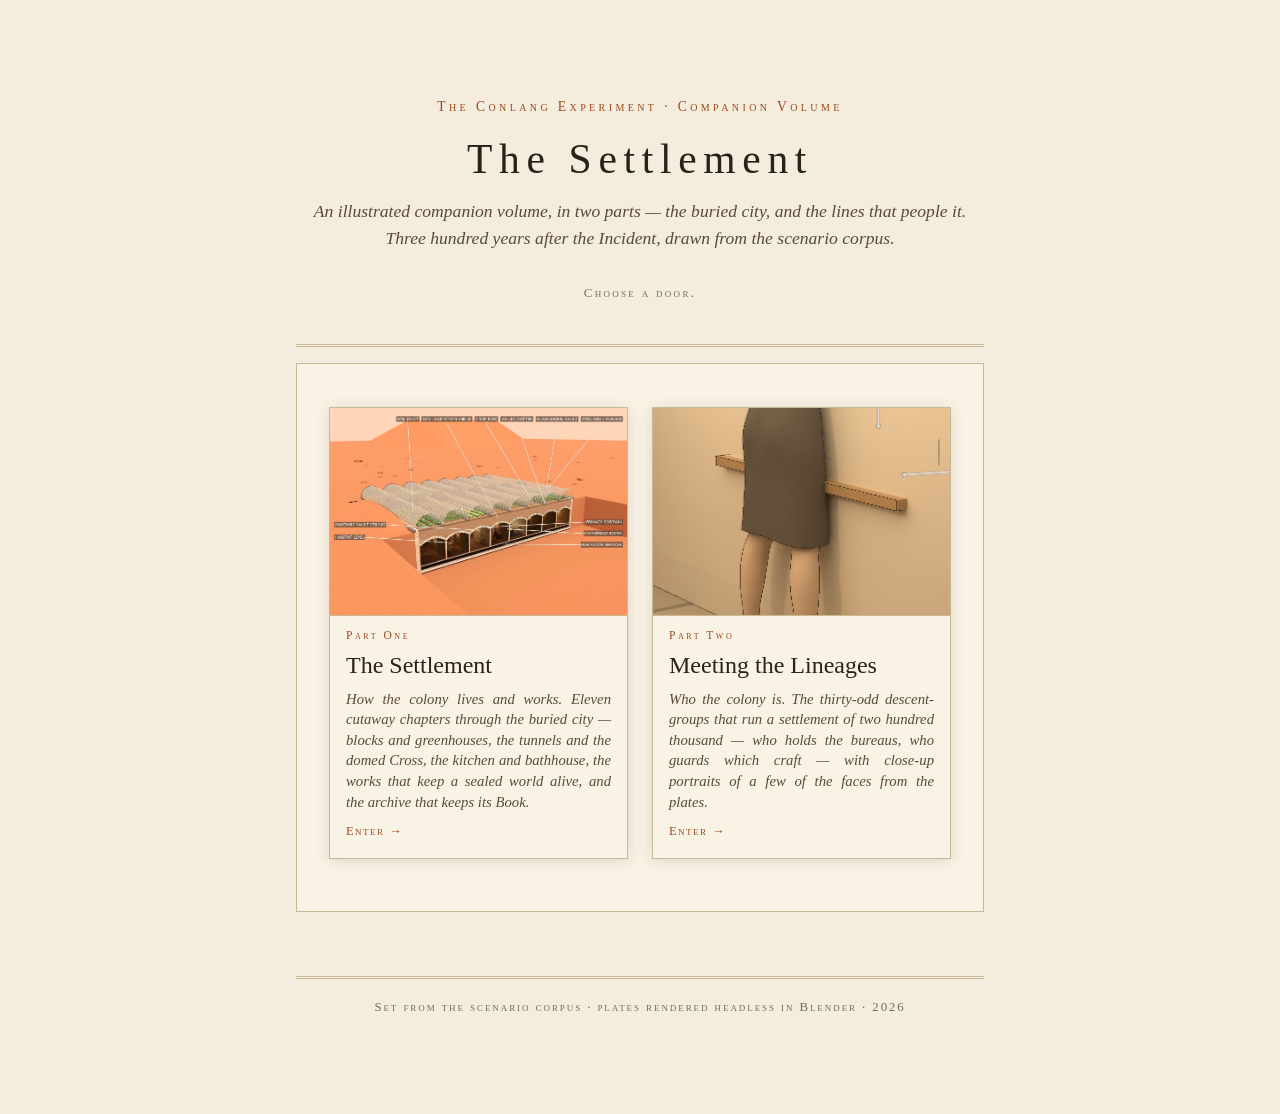
==== commit 7b722fbc: "Publish companion volume from lang-experiment@c552abb07cc1bf0b703e658036f8026e878c9de9 bclewis1/lang" ====
--- a/index.html
+++ b/index.html
@@ -3,658 +3,34 @@
 <head>
 <meta charset="utf-8">
 <meta name="viewport" content="width=device-width, initial-scale=1">
-<title>The Settlement — How the Colony Lives and Works</title>
+<title>The Settlement</title>
 <link rel="stylesheet" href="style.css">
 </head>
 <body>
 <div class="book">
-
-<header class="titlepage">
+<header class="titlepage cover">
   <div class="series">The Conlang Experiment · Companion Volume</div>
-  <h1>THE SETTLEMENT</h1>
-  <div class="subtitle">How the Colony Lives and Works — with cutaway plates of
-  the habitat blocks and greenhouses, the tunnels and the domed crossroads, the
-  kitchen and the bathhouse, the works that keep a sealed world alive, and the
-  archive that keeps its Book</div>
-  <div class="imprint">Three hundred years after the Incident ·
-  drawn from the scenario corpus</div>
+  <h1>The Settlement</h1>
+  <div class="subtitle">An illustrated companion volume, in two parts — the buried city, and the lines that people it. Three hundred years after the Incident, drawn from the scenario corpus.</div>
+  <div class="imprint">Choose a door.</div>
 </header>
-
-<!-- ============================================================ landing -->
-<nav class="toc" id="contents">
-  <h2>The Tour</h2>
-  <p class="contents-lead">Eleven chapters, each a room or a system of the buried
-  city. Pick a plate and step inside.</p>
-  <div class="contents-grid">
-
-    <a class="chapter-card" href="#block">
-      <img class="card-img" src="plates/plate01_block.jpg" alt="The block">
-      <div class="card-body"><div class="card-chno">Chapter One</div>
-      <div class="card-title">The Block</div>
-      <p class="card-teaser">Eighty souls under one barrel vault — the household,
-      the hearth, the loom.</p><span class="card-explore">Explore →</span></div>
+<nav class="toc">
+  <div class="contents-grid landing-grid">
+    <a class="chapter-card" href="settlement.html">
+      <img class="card-img" src="plates/plate01_block.jpg" alt="The Settlement">
+      <div class="card-body"><div class="card-chno">Part One</div>
+      <div class="card-title">The Settlement</div>
+      <p class="card-teaser">How the colony lives and works. Eleven cutaway chapters through the buried city — blocks and greenhouses, the tunnels and the domed Cross, the kitchen and bathhouse, the works that keep a sealed world alive, and the archive that keeps its Book.</p><span class="card-explore">Enter &rarr;</span></div>
     </a>
-
-    <a class="chapter-card" href="#greenhouse">
-      <img class="card-img" src="plates/plate_green_vault.jpg" alt="The greenhouse">
-      <div class="card-body"><div class="card-chno">Chapter Two</div>
-      <div class="card-title">The Greenhouse</div>
-      <p class="card-teaser">Up the soil duct to the green world — glass vaults,
-      deep beds, Mars's own light.</p><span class="card-explore">Explore →</span></div>
+    <a class="chapter-card" href="lineages.html">
+      <img class="card-img" src="plates/port_clarke.jpg" alt="Meeting the Lineages">
+      <div class="card-body"><div class="card-chno">Part Two</div>
+      <div class="card-title">Meeting the Lineages</div>
+      <p class="card-teaser">Who the colony is. The thirty-odd descent-groups that run a settlement of two hundred thousand — who holds the bureaus, who guards which craft — with close-up portraits of a few of the faces from the plates.</p><span class="card-explore">Enter &rarr;</span></div>
     </a>
-
-    <a class="chapter-card" href="#ceiling">
-      <img class="card-img" src="plates/plate04_ceiling.jpg" alt="The wet ceiling">
-      <div class="card-body"><div class="card-chno">Chapter Three</div>
-      <div class="card-title">The Wet Ceiling</div>
-      <p class="card-teaser">Every ceiling is the underside of a watered field —
-      and so every ceiling drips.</p><span class="card-explore">Explore →</span></div>
-    </a>
-
-    <a class="chapter-card" href="#tunnels">
-      <img class="card-img" src="plates/plate_tunnels_spine.jpg" alt="The tunnels">
-      <div class="card-body"><div class="card-chno">Chapter Four</div>
-      <div class="card-title">The Tunnels</div>
-      <p class="card-teaser">The walk to work: nine metres of concrete bore, a
-      light rail, the inward breeze.</p><span class="card-explore">Explore →</span></div>
-    </a>
-
-    <a class="chapter-card" href="#cross">
-      <img class="card-img" src="plates/plate_cross_concourse.jpg" alt="The Cross">
-      <div class="card-body"><div class="card-chno">Chapter Five</div>
-      <div class="card-title">The Cross</div>
-      <p class="card-teaser">Where the tunnels meet, the colony builds the one
-      thing it builds for grandeur — a dome.</p><span class="card-explore">Explore →</span></div>
-    </a>
-
-    <a class="chapter-card" href="#kitchen">
-      <img class="card-img" src="plates/plate07_kitchen_hall.jpg" alt="The kitchen node">
-      <div class="card-body"><div class="card-chno">Chapter Six</div>
-      <div class="card-title">The Kitchen Node</div>
-      <p class="card-teaser">Nobody cooks at home. The colony eats — and meets,
-      and courts — at the cookshop.</p><span class="card-explore">Explore →</span></div>
-    </a>
-
-    <a class="chapter-card" href="#bath">
-      <img class="card-img" src="plates/plate10_bath_hall.jpg" alt="The bathhouse">
-      <div class="card-body"><div class="card-chno">Chapter Seven</div>
-      <div class="card-title">The Bathhouse</div>
-      <p class="card-teaser">Where the costume comes off, and everyone is — for an
-      hour — equal.</p><span class="card-explore">Explore →</span></div>
-    </a>
-
-    <a class="chapter-card" href="#works">
-      <img class="card-img" src="plates/plate_iron_cast.jpg" alt="The works">
-      <div class="card-body"><div class="card-chno">Chapter Eight</div>
-      <div class="card-title">The Works</div>
-      <p class="card-teaser">The closed loops that keep a sealed world alive: waste
-      made soil, ore made steel.</p><span class="card-explore">Explore →</span></div>
-    </a>
-
-    <a class="chapter-card" href="#register">
-      <img class="card-img" src="plates/plate_register_reading.jpg" alt="The Register">
-      <div class="card-body"><div class="card-chno">Chapter Nine</div>
-      <div class="card-title">The Register</div>
-      <p class="card-teaser">The one book the colony would die to lose, hand-copied
-      by lamplight.</p><span class="card-explore">Explore →</span></div>
-    </a>
-
-    <a class="chapter-card" href="#people">
-      <img class="card-img" src="plates/plate06_kitchen_iso.jpg" alt="The people">
-      <div class="card-body"><div class="card-chno">Chapter Ten</div>
-      <div class="card-title">The People</div>
-      <p class="card-teaser">Ask who someone is and you get a line before a person:
-      the craft, the pair, the Book.</p><span class="card-explore">Explore →</span></div>
-    </a>
-
-    <a class="chapter-card" href="#words">
-      <img class="card-img" src="plates/plate_register_vault.jpg" alt="The words">
-      <div class="card-body"><div class="card-chno">Chapter Eleven</div>
-      <div class="card-title">The Words</div>
-      <p class="card-teaser">Three hundred sealed years did to English what they
-      did to the air.</p><span class="card-explore">Explore →</span></div>
-    </a>
-
   </div>
 </nav>
-
-<!-- ============================================================ ch 1 -->
-<h2 class="chapter" id="block"><span class="chno">Chapter One</span>
-The Block — where everyone lives</h2>
-<a class="backtop" href="#contents">↑ Contents</a>
-
-<p class="lede">Every settlement under the glass is built from one
-repeating idea: a greenhouse on top, a home underneath, and between them
-a meter and more of living soil that feeds the people above and shields
-the people below. The colonists call this unit a <em>block</em>. A block
-is roughly thirty-two metres across; eight glass barrel vaults ride its
-roof, and beneath the soil eight masonry vaults answer them, bay for
-bay. About a hundred people live in a block. The crops above their heads
-feed perhaps a dozen — the settlement farms far more widely than it
-sleeps, and a block is a bedroom in a much larger farm.</p>
-
-<figure class="plate">
-  <img src="plates/plate01_block.jpg" alt="Cutaway of a habitat block">
-  <figcaption><span class="plno">Plate I.</span> The block entire: glass
-  vaults, soil shield, habitat level, sub-floor services.</figcaption>
-</figure>
-
-<p>The masonry is the colony's pride and its economy in one material.
-There is no structural steel to spare for houses and no aluminium at
-all — the smelters that could make it died with the Incident. What the
-colony has is brick, fired from Martian clay, and the old arts of the
-arch. Every doorway is a little bridge. The dressed stones around each
-opening — the <em>voussoirs</em>, though nobody under the glass uses the
-word — are cut by masons whose line has done nothing else for four
-generations.</p>
-
-<figure class="plate">
-  <img src="plates/plate02_bays.jpg" alt="Furnished bays of the block">
-  <figcaption><span class="plno">Plate II.</span> Three bays of the
-  Whitfield block: the textile workroom, a family quarter behind its
-  curtain, and the gathering room under its good light.</figcaption>
-</figure>
-
-<p>Inside, a family's space is a <em>bay</em> — one vaulted chamber,
-perhaps two or three for a grown household — and its door is a curtain.
-A red curtain, usually; iron-oxide red is the cheapest dye the colony
-makes, and so it is the colour of everything ordinary. The curtain
-cannot be locked. It does not need to be. <em>The curtain is the
-lock,</em> the saying goes, and it means: privacy here is a thing people
-give each other, not a thing they take.</p>
-
-<aside class="margin">
-  <span class="asidehead">The light tells you where you are</span>
-  Everyday rooms are lit amber — low-pressure sodium, the cheapest light
-  per watt the grid can give. Fuller-spectrum lamps cost three to five
-  times the power, so they are spent deliberately: on the gathering
-  room, on fine textile work, on feasts. The language has followed the
-  wiring. Routine things are <em>amber</em>; honest scrutiny and
-  celebration alike happen <em>under good light</em>.
-</aside>
-
-<!-- ============================================================ ch 2 -->
-<h2 class="chapter" id="greenhouse"><span class="chno">Chapter Two</span>
-The Greenhouse — where everything grows</h2>
-<a class="backtop" href="#contents">↑ Contents</a>
-
-<p class="lede">Climb the soil duct from any habitat bay — there is a
-ladder bolted inside the standpipe — and you come up among the crops,
-under the long glass. The greenhouse level is warmer than the home
-below, more humid, brighter than any room in the colony. The light is
-Mars's own, filtered through panes whose faint green tint is the iron
-the glassmakers could not remove and stopped apologising for.</p>
-
-<figure class="plate">
-  <img src="plates/plate_green_vault.jpg" alt="Down a greenhouse vault">
-  <figcaption><span class="plno">Plate III.</span> Down a barrel vault: the
-  ribbed-and-purlined glass arch, the worn path, the bed of cabbages, and a
-  greenhouse hand at the row. The one daylit space in the settlement.</figcaption>
-</figure>
-
-<p>The beds follow a settlement-wide plan — potatoes and sweet potato
-for a third of every plate, legumes for a quarter, grain, greens, oil
-crops in their shares. Hands kneel to the work; there are no machines to
-ride here, and the tools come to the field in a stalk-board tote. The
-soil itself is the colony's slowest, most precious manufacture: three
-centuries of composted residue, night soil, and ground rock, alive the
-whole depth of the bed. It shields the sleepers below from the sky's
-radiation while it feeds the eaters above. No other single thing in the
-settlement works this hard.</p>
-
-<figure class="plate">
-  <img src="plates/plate_green_section.jpg" alt="The greenhouse-over-habitat section">
-  <figcaption><span class="plno">Plate IV.</span> The stack in section: the
-  parallel glass vaults that carry their pressure in pure tension, the deep
-  soil beds, and — through the structural floor — the amber habitat below.</figcaption>
-</figure>
-
-<!-- ============================================================ ch 3 -->
-<h2 class="chapter" id="ceiling"><span class="chno">Chapter Three</span>
-The Wet Ceiling — the building that drips</h2>
-<a class="backtop" href="#contents">↑ Contents</a>
-
-<p class="lede">Every habitat ceiling is the underside of a watered
-field, and so every ceiling, sooner or later, drips. The colony does not
-fight this; it manages it, the way coastal towns once managed tide. Drip
-channels run the vault lines to carry the seep away; condensation traps
-collect what the channels miss; and the stains that bloom across the
-masonry are read like a logbook — every patch is a repair that worked or
-one that is still owed.</p>
-
-<figure class="plate">
-  <img src="plates/plate04_ceiling.jpg" alt="The wet ceiling from below">
-  <figcaption><span class="plno">Plate V.</span> Looking up in the
-  gathering room: the soil duct, its open hatch, drip channel and
-  condensation trap.</figcaption>
-</figure>
-
-<p>The hatch in the plate is a soil duct's lower mouth — submarine work,
-with its rubber gasket and dogging clamp, because every duct is also a
-hole in the roof of a pressure vessel. Air moves through these shafts in
-a slow, designed breath: warm and oxygen-rich down from the crops by
-day, cool and carbon-heavy up from the sleepers, no fans required. The
-building breathes through the same throat the farmers climb.</p>
-
-<figure class="plate">
-  <img src="plates/plate05_alcove.jpg" alt="The sleeping alcove">
-  <figcaption><span class="plno">Plate VI.</span> Behind the privacy
-  curtain: a night-watch man asleep through the day under a tucked
-  blanket, in his sister's quieter quarter.</figcaption>
-</figure>
-
-<!-- ============================================================ ch 4 -->
-<h2 class="chapter" id="tunnels"><span class="chno">Chapter Four</span>
-The Tunnels — the walk to work</h2>
-<a class="backtop" href="#contents">↑ Contents</a>
-
-<p class="lede">A block has one door that matters, and it opens not onto
-another room but onto the public world. Step through the pressure door at
-the end wall and you are in the <em>tunnel</em> — a buried concrete bore
-nine metres across, wide enough that a grown person beside a moving
-rail-cart never has to press to the wall. The whole settlement is strung
-on these: a great trunk line with its branches, the way a leaf is strung
-on its veins.</p>
-
-<figure class="plate">
-  <img src="plates/plate_tunnels_spine.jpg" alt="Down the tunnel spine">
-  <figcaption><span class="plno">Plate VII.</span> Down the spine: the
-  concrete ring with its cut-stone rib-bands, the six-hundred-millimetre
-  rail, the utility run overhead, the long walk receding.</figcaption>
-</figure>
-
-<p>The bore is not steel — steel is too precious to spend on walls, and a
-buried tube under pressure wants the curve of a ring in any case. It is
-cast regolith concrete, pre-stressed, banded at its joints with rings of
-dressed voussoir stone: the same masons' art as every doorway in the
-colony, only turned on its side and run for kilometres. A flat floor is
-laid in the round bottom; a light rail runs down one side and a walkway
-down the other; and the pipes of a whole district — water out, waste
-back, the speaking-tube — ride the upper haunches just below the cut.</p>
-
-<figure class="plate">
-  <img src="plates/plate_tunnels_section.jpg" alt="The buried tunnel in section">
-  <figcaption><span class="plno">Plate VIII.</span> The tunnel in section:
-  the concrete ring under its metres of radiation soil, the laid floor and
-  rail, the utility run, the ventilation duct alongside.</figcaption>
-</figure>
-
-<aside class="margin">
-  <span class="asidehead">Everyone knows which way is in</span>
-  Fresh air is pushed out to the tips of the network and drawn back to the
-  core, so a slow, permanent breeze runs <em>inward</em> down every tunnel.
-  A rag tied at a vent grille streams toward the heart of the settlement.
-  Children learn the direction home before they learn its name; <em>the
-  breeze knows the way in</em>.
-</aside>
-
-<p>And because the tunnel is the only space the colony has to spare, it is
-not only a road. In a cleared stretch by a greenhouse mouth, where the
-bore runs wide and the rail is quiet, the children play — a low, bounding
-football in the third of Earth's gravity, the ball hanging at the top of
-its arc long enough to be a held breath.</p>
-
-<figure class="plate">
-  <img src="plates/plate_tunnels_football.jpg" alt="Tunnel football">
-  <figcaption><span class="plno">Plate IX.</span> Tunnel football: branch
-  against branch in the wide bore, the leather ball aloft at three-eighths
-  gravity, goalposts of scrap rail.</figcaption>
-</figure>
-
-<!-- ============================================================ ch 5 -->
-<h2 class="chapter" id="cross"><span class="chno">Chapter Five</span>
-The Cross — the one room built for grandeur</h2>
-<a class="backtop" href="#contents">↑ Contents</a>
-
-<p class="lede">Where the tunnels of a whole district come together, the
-colony does the single extravagant thing it permits itself. It builds a
-<em>dome</em>. The junction the people call the Cross is the largest
-enclosed volume most colonists will ever stand beneath after the
-greenhouses — a ring of great piers carrying a brick-and-stone dome, with
-half-domed bays opening between them like the petals of a flower turned to
-stone.</p>
-
-<figure class="plate">
-  <img src="plates/plate_cross_concourse.jpg" alt="The concourse of the Cross">
-  <figcaption><span class="plno">Plate X.</span> The concourse of the Cross:
-  piers, arcades, and the patterned stone floor; the lamp-ring overhead; the
-  daily traffic of a dozen lineages crossing.</figcaption>
-</figure>
-
-<p>It is the same arch the masons cut for every curtain-doorway, only
-compounded past counting until repetition itself becomes magnificence —
-for the colony cannot build tall (it has no steel to spare, and no wish to
-thin its roof of radiation soil), so when it wants a room to feel like an
-occasion, it builds <em>wide</em>, and carries the width on stone. The
-arches land on broad flat imposts that take the whole thrust of the vault;
-nothing comes to a precarious point. The floor beneath is the grandest in
-the settlement: cut polychrome stone, worn smooth at the crossing where
-three centuries of feet have met.</p>
-
-<figure class="plate">
-  <img src="plates/plate_cross_clock.jpg" alt="The clock exedra">
-  <figcaption><span class="plno">Plate XI.</span> The Clock bay: the great
-  pendulum clock and its keeper. There are no watches in the colony; the
-  hour is struck on a bell, and people keep time by the last bell they
-  heard.</figcaption>
-</figure>
-
-<p>The Cross is market and forum and parish-pump at once. Stalls trade
-cloth and grain and fired clay along its radial halls; the
-atmosphere-monitor keeps her station at the Watch bay with her lamp and her
-detector bird; notices are posted, disputes aired, names called. A bell
-hung at the crossing marks the hours and, when it must, the alarms.</p>
-
-<!-- ============================================================ ch 6 -->
-<h2 class="chapter" id="kitchen"><span class="chno">Chapter Six</span>
-The Kitchen Node — where everyone meets</h2>
-<a class="backtop" href="#contents">↑ Contents</a>
-
-<p class="lede">Nobody cooks at home. There is no flame in the
-residential tunnels — fire is the one catastrophe the atmosphere cannot
-forgive — and electric heat at scale wants its own ventilation, its own
-grease-stained vault, its own craft. So the colony eats from
-<em>kitchen nodes</em>: cookshops at the junction chambers, each feeding
-five hundred to a thousand people from the blocks around it. You carry
-your portions home, or you stay, and staying is the point.</p>
-
-<p>A node at a branch tip may be little more than a widened corridor with
-benches. But a node at a core junction — where the tunnels of a whole
-district meet — is a hall of columns, hundreds of them, carrying two tiers
-of arches striped red and pale in fired brick and dressed stone. It is the
-same arch the masons cut for every doorway, only repeated past counting
-until repetition itself becomes grandeur.</p>
-
-<figure class="plate">
-  <img src="plates/plate06_kitchen_iso.jpg" alt="The great hall from above, roof removed">
-  <figcaption><span class="plno">Plate XII.</span> A core node with its
-  soil roof lifted away: the column forest, and the hall at meal —
-  hundreds seated among the arcades.</figcaption>
-</figure>
-
-<figure class="plate">
-  <img src="plates/plate06b_kitchen_section.jpg" alt="Kitchen node section">
-  <figcaption><span class="plno">Plate XII&nbsp;b.</span> The same hall in
-  section: seven aisles of striped arches, cookshop at one flank and the
-  junction works at the other, under one soil cap.</figcaption>
-</figure>
-
-<p>The node is the settlement's news service, court of first instance,
-and marriage market, all of it conducted over porridge. A rumour started
-at a core junction reaches the branch tips in a sol, carried by people
-who eat at one node and work near another. Minor disputes are settled at
-the most public table on purpose — <em>anything said there is
-witnessed</em>. And the head cook, who feeds a thousand people and
-watches them all eat, knows who is sick, who is feuding, and who has
-started sharing a bench. <em>The cook knows,</em> people say, and stop
-explaining.</p>
-
-<figure class="plate">
-  <img src="plates/plate07_kitchen_hall.jpg" alt="The eating hall">
-  <figcaption><span class="plno">Plate XIII.</span> Down the column
-  forest: striped arches receding over the tables, the queue at the
-  counter, pendant lamps burning good light.</figcaption>
-</figure>
-
-<p>At the back of the works bay, behind the eaters, the junction earns
-its other name. A steel panel of hand-wheels can shut any service to any
-branch; the slurry pump — the most failure-critical machine in colonial
-life, and the least thanked — thumps in its corner; a copper speaking
-tube carries a voice to the next junction, because since the Incident
-there is no other wire that talks.</p>
-
-<figure class="plate">
-  <img src="plates/plate08_kitchen_works.jpg" alt="The junction works">
-  <figcaption><span class="plno">Plate XIV.</span> The works: valve
-  manifold, slurry pump under service, the speaking tube.</figcaption>
-</figure>
-
-<!-- ============================================================ ch 7 -->
-<h2 class="chapter" id="bath"><span class="chno">Chapter Seven</span>
-The Bathhouse — where the costume comes off</h2>
-<a class="backtop" href="#contents">↑ Contents</a>
-
-<p class="lede">If the kitchen node is where the settlement performs
-itself, the bathhouse is where it stops. Full bathing needs heated water,
-drainage, and a connection to the greywater cycle — too expensive to
-plumb into every block — so it is communal, a vaulted hall serving five
-hundred to two thousand people from the blocks around it. You go perhaps
-once or twice a week; the water budget allows no more. It is not a quick
-wash but an hour's event, and it is the one room where the whole material
-language of the colony — the dye-rank, the copper pins, the weave you can
-read at a glance — is left folded in a niche by the door.</p>
-
-<figure class="plate">
-  <img src="plates/plate09_bath_section.jpg" alt="The bathhouse in section">
-  <figcaption><span class="plno">Plate XV.</span> The bathhouse in
-  section: the basin cascade down the centre, gravity showers, the heated
-  header tank feeding it all, the changing room at the near end.</figcaption>
-</figure>
-
-<p>The water comes warm from a header tank near the vault crown, runs
-down a cascade of masonry basins — wash before you enter, as the custom
-goes — and leaves through a greywater drain to be recovered. Bathers sit
-in the basins to the waist; others stand under the gravity showers,
-perforated pipes that rain warm water from the header. The steam rises
-through a duct to the greenhouse above, where the humidity is welcome.
-The ceiling, of course, drips: a bathhouse ceiling is always wet.</p>
-
-<figure class="plate">
-  <img src="plates/plate10_bath_hall.jpg" alt="Down the bath hall">
-  <figcaption><span class="plno">Plate XVI.</span> Down the hall: bathers
-  in the basins, a keeper grooming, the warm lamplight and the steam.
-  Striped arches, as everywhere.</figcaption>
-</figure>
-
-<p>The social fact of the bathhouse is its nakedness — not titillating
-but levelling. Without the craft costume there is no telling a
-bureau-holder's child from a waste-worker's; they share the same basin
-and the same warm water. The talk is slower here, carried by the echo of
-water on masonry, and a particular discretion governs it. The bathhouse
-is kept by the Haddad line — water-keepers who tend the heat and the
-basins and the linen, and who, like the cook, hear everything and repeat
-none of it. An indiscreet bath-keeper does not keep the baths long.</p>
-
-<figure class="plate">
-  <img src="plates/plate11_bath_changing.jpg" alt="The changing room">
-  <figcaption><span class="plno">Plate XVII.</span> The changing room: the
-  niches where the costume is left, and the threshold past which everyone
-  is equal.</figcaption>
-</figure>
-
-<!-- ============================================================ ch 8 -->
-<h2 class="chapter" id="works"><span class="chno">Chapter Eight</span>
-The Works — what a sealed world cannot throw away</h2>
-<a class="backtop" href="#contents">↑ Contents</a>
-
-<p class="lede">In a sealed world there is no <em>away</em>. Every atom
-that enters a person at the table must come back to the soil, or the soil
-dies and the people with it; and every tool, pipe, and rail must be made
-from what the colony can dig and smelt itself. Two industrial hearts keep
-the loops closed, and they sit at opposite ends of the colony's
-temperature.</p>
-
-<p>The first is cold, sealed, and watched. At an air-gapped node off a
-branch root, the settlement's waste is turned back into its soil —
-digested in sealed tanks under floating gas-domes that ride up as the
-biogas gathers, then composted hot enough to kill what digestion leaves,
-the recovered gas burned for the heat it gives back. The air in here is
-methane and worse, so no machine reads it: a person keeps the gas-watch,
-by lamp and by the silence of a caged bird.</p>
-
-<figure class="plate">
-  <img src="plates/plate_waste_hall.jpg" alt="The waste-processing hall">
-  <figcaption><span class="plno">Plate XVIII.</span> The waste node: the
-  row of floating-dome digesters, the biogas main, the burner's glow, and
-  the monitor on the gas-watch. The hidden, thankless engine of
-  agriculture.</figcaption>
-</figure>
-
-<aside class="margin">
-  <span class="asidehead">The bird's quiet</span>
-  The detector birds in the works stop singing before a person can smell
-  the danger. <em>The bird's quiet</em> is the colony's name for a peril
-  you notice only by an absence — the most frightening kind there is.
-</aside>
-
-<p>The second heart is molten and loud. The colony's whole supply of iron
-is made at a single blast furnace, the regolith ore reduced with carbon
-cracked from the very biogas the waste node makes, the white-hot metal run
-in sand channels to the pig-beds and rolled out to bar. Around it cluster
-the forges, where the Faber smiths beat out the door-fittings and the rail
-and the buckles that become a grandparent's heirloom. Steel is precious
-here at its source: in the cool gallery above the heat, a clerk counts
-every ingot into the Book.</p>
-
-<figure class="plate">
-  <img src="plates/plate_iron_cast.jpg" alt="The blast furnace tap">
-  <figcaption><span class="plno">Plate XIX.</span> The casting floor: the
-  blast furnace tapped, the molten iron running to the pig-bed, the keeper
-  at the tap-hole. The works lit by their own fire.</figcaption>
-</figure>
-
-<figure class="plate">
-  <img src="plates/plate_iron_forge.jpg" alt="The forge quarter">
-  <figcaption><span class="plno">Plate XX.</span> The forge quarter: the
-  Faber smiths at the hooded hearths, where the colony's small, dear store
-  of metal becomes tools, fittings, and heirlooms.</figcaption>
-</figure>
-
-<!-- ============================================================ ch 9 -->
-<h2 class="chapter" id="register"><span class="chno">Chapter Nine</span>
-The Register — the book the colony would die to lose</h2>
-<a class="backtop" href="#contents">↑ Contents</a>
-
-<p class="lede">Of all the records the colony carried down from the ships,
-one has survived whole — because people keep it whole: the Register, the
-<em>Book</em>, in which three hundred years of births, deaths, pairings,
-and craft-adoptions are written by hand. The technical manuals rotted; the
-science was lost with the software that held it; but the Book endures,
-copied and checked and corrected, because without it the rules that say
-which lines may pair have no foundation at all.</p>
-
-<figure class="plate">
-  <img src="plates/plate_register_reading.jpg" alt="The Register reading room">
-  <figcaption><span class="plno">Plate XXI.</span> The archive: ranks of
-  bound volumes, the public reading stands, and beyond the rail the scribes'
-  desks under the precious good light.</figcaption>
-</figure>
-
-<p>It is kept in a quiet vaulted hall that is the opposite of the works in
-every way — dim, ordered, hushed, cool. The colony lives by cheap amber
-light, but here, over the writing desks, it spends the dear full-spectrum
-lamps without stinting, for the letters must be exact. The Register is no
-printed thing; the press is for books that will not change, and the Book
-changes weekly. It is <em>manuscript</em> — copied stroke by stroke by the
-scribes of the Clarke line, in prescribed letter-forms, the cleanest and
-most literate hands in the settlement.</p>
-
-<figure class="plate">
-  <img src="plates/plate_register_scribe.jpg" alt="A scribe copying the Register">
-  <figcaption><span class="plno">Plate XXII.</span> A Registrar at the
-  sloped desk, copying the Book by good light. The work is a ritual office,
-  not merely a clerkship.</figcaption>
-</figure>
-
-<p>The master copies are sealed in an inner vault behind a heavy door —
-the one document the colony cannot afford to lose to fire or breach. People
-come to the rail to have a name found, a descent confirmed, a pairing
-checked before any feast is cooked. But the Book, as the cooks and the
-bath-keepers know, mostly confirms what the settlement has already seen.</p>
-
-<figure class="plate">
-  <img src="plates/plate_register_vault.jpg" alt="The vault of master copies">
-  <figcaption><span class="plno">Plate XXIII.</span> Inside the sealed
-  vault: the master copies on the deepest shelves. Three centuries,
-  hand-checked, behind one dogged door.</figcaption>
-</figure>
-
-<!-- ============================================================ ch 10 -->
-<h2 class="chapter" id="people"><span class="chno">Chapter Ten</span>
-The People — lines, pairs, and the Book</h2>
-<a class="backtop" href="#contents">↑ Contents</a>
-
-<p class="lede">Ask anyone in the settlement who they are and you will
-get a line before you get a person: <em>Whitfield Sara. Boulanger Pol.
-Okafor Jonas.</em> The surname is not a label but an address in the
-colony's one sacred document — the Register, the Book — where three
-hundred years of births, pairings, and craft adoptions are written down.
-A line is a craft as much as a family. The Whitfields weave. The
-Boulangers cook. The Fabers smith. The Okafors keep the pumps running,
-which is why everyone is polite to the Okafors.</p>
-
-<table class="folk">
-  <tr><th>Line</th><th>Craft</th><th>Met in these pages</th></tr>
-  <tr><td>Whitfield</td><td>cloth — spinning and loom work</td>
-      <td>Edith the elder; Sara; Tom asleep behind the curtain (Plate VI)</td></tr>
-  <tr><td>Boulanger</td><td>the cookshops</td>
-      <td>Pol, head cook of the node (Plates XIII–XIV)</td></tr>
-  <tr><td>Lindqvist</td><td>the greenhouses</td>
-      <td>the hands at the cabbage rows and up the duct (Plates III–IV)</td></tr>
-  <tr><td>Haddad</td><td>the bathhouse — water and heat</td>
-      <td>the keeper grooming in the warm hall (Plate XVI)</td></tr>
-  <tr><td>Faber</td><td>iron — furnace, mill, and forge</td>
-      <td>the keeper at the tap; the smiths at the hearths (Plates XIX–XX)</td></tr>
-  <tr><td>Okafor</td><td>pumps, digesters, and tunnels</td>
-      <td>at the slurry pump (Plate XIV); on the gas-watch round</td></tr>
-  <tr><td>Clarke</td><td>the scribes of the Book</td>
-      <td>the Registrar copying by good light (Plates XXI–XXII)</td></tr>
-  <tr><td>Reyes</td><td>the atmosphere monitor's round</td>
-      <td>up the duct (Plate III); at the Watch bay of the Cross</td></tr>
-</table>
-
-<p>Households are small — three to five, an elder folded in where there
-is one — and pairing between the right lines is half custom, half
-genetics, checked against the Book before any feast is cooked. But the
-Book only confirms what the kitchen node already knows. Watch Plate XIII
-closely: the young man and woman third and fourth in the queue, a
-Lindqvist and an Achebe, are standing closer together than strangers
-stand. The cook has noticed. The cook notices everything.</p>
-
-<!-- ============================================================ ch 11 -->
-<h2 class="chapter" id="words"><span class="chno">Chapter Eleven</span>
-The Words — how the language is going</h2>
-<a class="backtop" href="#contents">↑ Contents</a>
-
-<p class="lede">Three hundred years of sealed doors have done to English
-what they do to air: nothing is lost, but everything is recirculated.
-The colony still speaks English — a technician's English, salted with
-checklist and procedure, worn smooth by mouths that never once needed
-the word for <em>weather</em>.</p>
-
-<dl class="gloss">
-  <dt>sealed</dt>
-  <dd>Closed against atmosphere; of a person, unreachable — or gone.
-  <span class="src">seal-talk; the deepest word in the language</span></dd>
-  <dt>even</dt>
-  <dd>Of thread: without faults. Of a person: the same. The standing
-  compliment of a textile civilisation.
-  <span class="src">the cloth lines</span></dd>
-  <dt>forty days</dt>
-  <dd>The CO₂ buffer if the scrubbers stopped; hence, the deadline
-  behind all deadlines. <em>"It's not forty days"</em> — urgent, but
-  survivable. <span class="src">atmosphere accounting</span></dd>
-  <dt>the bird's quiet</dt>
-  <dd>Danger you notice only by an absence. The detector birds stop
-  singing before anything else happens.
-  <span class="src">the works; the monitor round</span></dd>
-  <dt>raining</dt>
-  <dd>Arriving in unaccountable plenty. No one alive has seen rain; the
-  word survives as pure inheritance, and in the drip-fault report
-  <em>"the ceiling rains."</em>
-  <span class="src">an Earth fossil</span></dd>
-</dl>
-
-<p>The full collections grow nightly: the sayings in the
-<em>idiomatics</em> files, the coined vocabulary in the lexicon's
-neologism register, and the word-by-word triage of everything English
-brought on the ships. The language, like the soil, is a closed system
-that wastes nothing — it composts.</p>
-
-<footer class="colophon">
-  Set from the scenario corpus · plates rendered headless in Blender ·
-  nine settlement areas drawn · 2026
-</footer>
+<footer class="colophon">Set from the scenario corpus · plates rendered headless in Blender · 2026</footer>
 
 </div>
 </body>
--- a/style.css
+++ b/style.css
@@ -255,3 +255,138 @@
   margin-top: 1.1rem;
 }
 .backtop:hover { color: var(--rust); }
+
+/* ===================================================== Meeting the Lineages */
+.lin-intro {
+  font-size: 1.04rem;
+  line-height: 1.75;
+  margin: 1.6rem 0 2.2rem;
+}
+.lin-intro p { margin: 0 0 1rem; }
+
+.backtop-inline {
+  font-variant: small-caps;
+  letter-spacing: 0.12em;
+  font-size: 0.8rem;
+  color: var(--rust);
+  text-decoration: none;
+}
+.backtop-inline:hover { text-decoration: underline; }
+
+/* featured-individual portraits */
+.portrait-grid {
+  display: grid;
+  grid-template-columns: repeat(auto-fill, minmax(150px, 1fr));
+  gap: 1.1rem;
+  margin: 1.4rem 0 2rem;
+}
+figure.portrait { margin: 0; text-align: center; }
+figure.portrait img {
+  width: 100%;
+  height: 230px;
+  object-fit: cover;
+  object-position: 50% 30%;
+  border: 1px solid var(--rule);
+  background: #1c1712;
+  filter: saturate(1.04);
+}
+figure.portrait .portrait-pending {
+  display: flex;
+  flex-direction: column;
+  align-items: center;
+  justify-content: center;
+  height: 230px;
+  border: 1px dashed var(--rule);
+  background: repeating-linear-gradient(45deg, #ece2cd, #ece2cd 8px, #e6dbc2 8px, #e6dbc2 16px);
+  color: #8a7a62;
+  font-variant: small-caps;
+  letter-spacing: 0.12em;
+  font-size: 0.82rem;
+}
+figure.portrait .portrait-pending span {
+  font-variant: normal;
+  letter-spacing: 0;
+  font-style: italic;
+  font-size: 0.74rem;
+  margin-top: 0.35rem;
+  max-width: 80%;
+}
+figure.portrait figcaption {
+  margin-top: 0.4rem;
+  font-size: 0.82rem;
+  font-style: italic;
+  color: #5a4a38;
+  line-height: 1.35;
+}
+figure.portrait .pname {
+  display: block;
+  font-style: normal;
+  font-variant: small-caps;
+  letter-spacing: 0.06em;
+  font-size: 0.92rem;
+  color: var(--ink);
+}
+
+/* the lineage roster */
+p.lede { font-size: 1.02rem; line-height: 1.7; color: #4a3c2c; }
+dl.lineages { margin: 1.1rem 0 2rem; }
+dl.lineages dt {
+  border-top: 1px solid var(--rule);
+  padding-top: 0.7rem;
+  margin-top: 0.7rem;
+  display: flex;
+  flex-wrap: wrap;
+  align-items: baseline;
+  gap: 0.55rem;
+}
+dl.lineages .lin-name {
+  font-size: 1.18rem;
+  font-weight: bold;
+  color: var(--rust);
+}
+dl.lineages .lin-craft {
+  font-style: italic;
+  color: #5a4a38;
+  font-size: 0.95rem;
+}
+dl.lineages .lin-standing {
+  margin-left: auto;
+  font-variant: small-caps;
+  letter-spacing: 0.1em;
+  font-size: 0.7rem;
+  color: #7a6a55;
+  border: 1px solid var(--rule);
+  border-radius: 2px;
+  padding: 0.08rem 0.45rem;
+  white-space: nowrap;
+}
+dl.lineages dd {
+  margin: 0.4rem 0 0;
+  line-height: 1.6;
+}
+
+.lin-index { line-height: 2; }
+.lin-index a {
+  color: var(--ink);
+  text-decoration: none;
+  font-variant: small-caps;
+  letter-spacing: 0.04em;
+}
+.lin-index a:hover { color: var(--rust); }
+
+/* ===================================================== Cover / landing page */
+.titlepage.cover { margin-bottom: 1rem; }
+.titlepage.cover h1 { letter-spacing: 0.16em; }
+.landing-grid {
+  grid-template-columns: repeat(auto-fit, minmax(18rem, 1fr));
+  max-width: 52rem;
+  margin-left: auto;
+  margin-right: auto;
+}
+.landing-grid .chapter-card .card-img { height: 13rem; }
+.landing-grid .chapter-card .card-title { font-size: 1.5rem; }
+.landing-grid .chapter-card .card-teaser { font-size: 0.92rem; }
+.landing-grid .chapter-card:hover {
+  transform: translateY(-3px);
+  box-shadow: 0 6px 22px rgba(60, 40, 20, 0.2);
+}
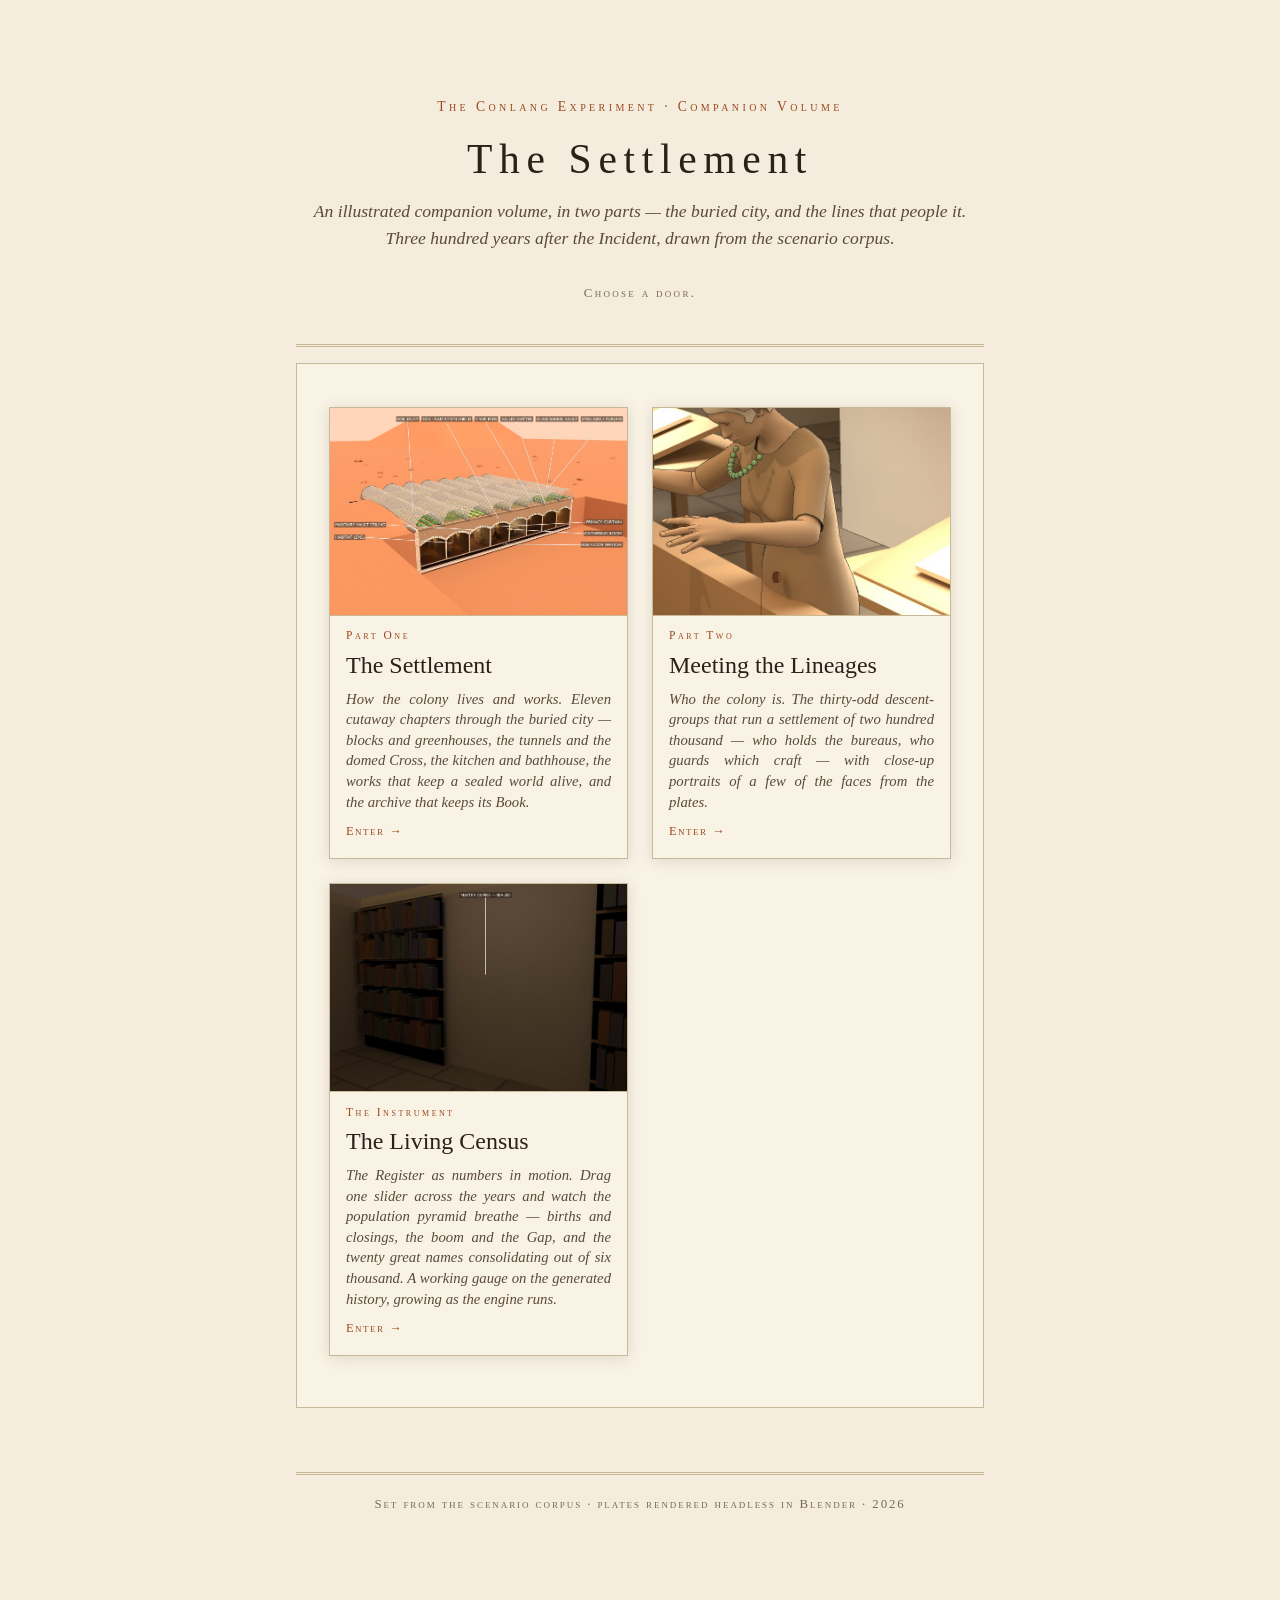
==== commit e6b935b7: "Publish companion volume from lang-experiment@1d248602fbdac99b3ccd61cf29b8a5999d53e101 bclewis1/lang" ====
--- a/index.html
+++ b/index.html
@@ -28,6 +28,12 @@
       <div class="card-title">Meeting the Lineages</div>
       <p class="card-teaser">Who the colony is. The thirty-odd descent-groups that run a settlement of two hundred thousand — who holds the bureaus, who guards which craft — with close-up portraits of a few of the faces from the plates.</p><span class="card-explore">Enter &rarr;</span></div>
     </a>
+    <a class="chapter-card" href="demographics.html">
+      <img class="card-img" src="plates/plate_register_vault.jpg" alt="The Living Census">
+      <div class="card-body"><div class="card-chno">The Instrument</div>
+      <div class="card-title">The Living Census</div>
+      <p class="card-teaser">The Register as numbers in motion. Drag one slider across the years and watch the population pyramid breathe — births and closings, the boom and the Gap, and the twenty great names consolidating out of six thousand. A working gauge on the generated history, growing as the engine runs.</p><span class="card-explore">Enter &rarr;</span></div>
+    </a>
   </div>
 </nav>
 <footer class="colophon">Set from the scenario corpus · plates rendered headless in Blender · 2026</footer>
